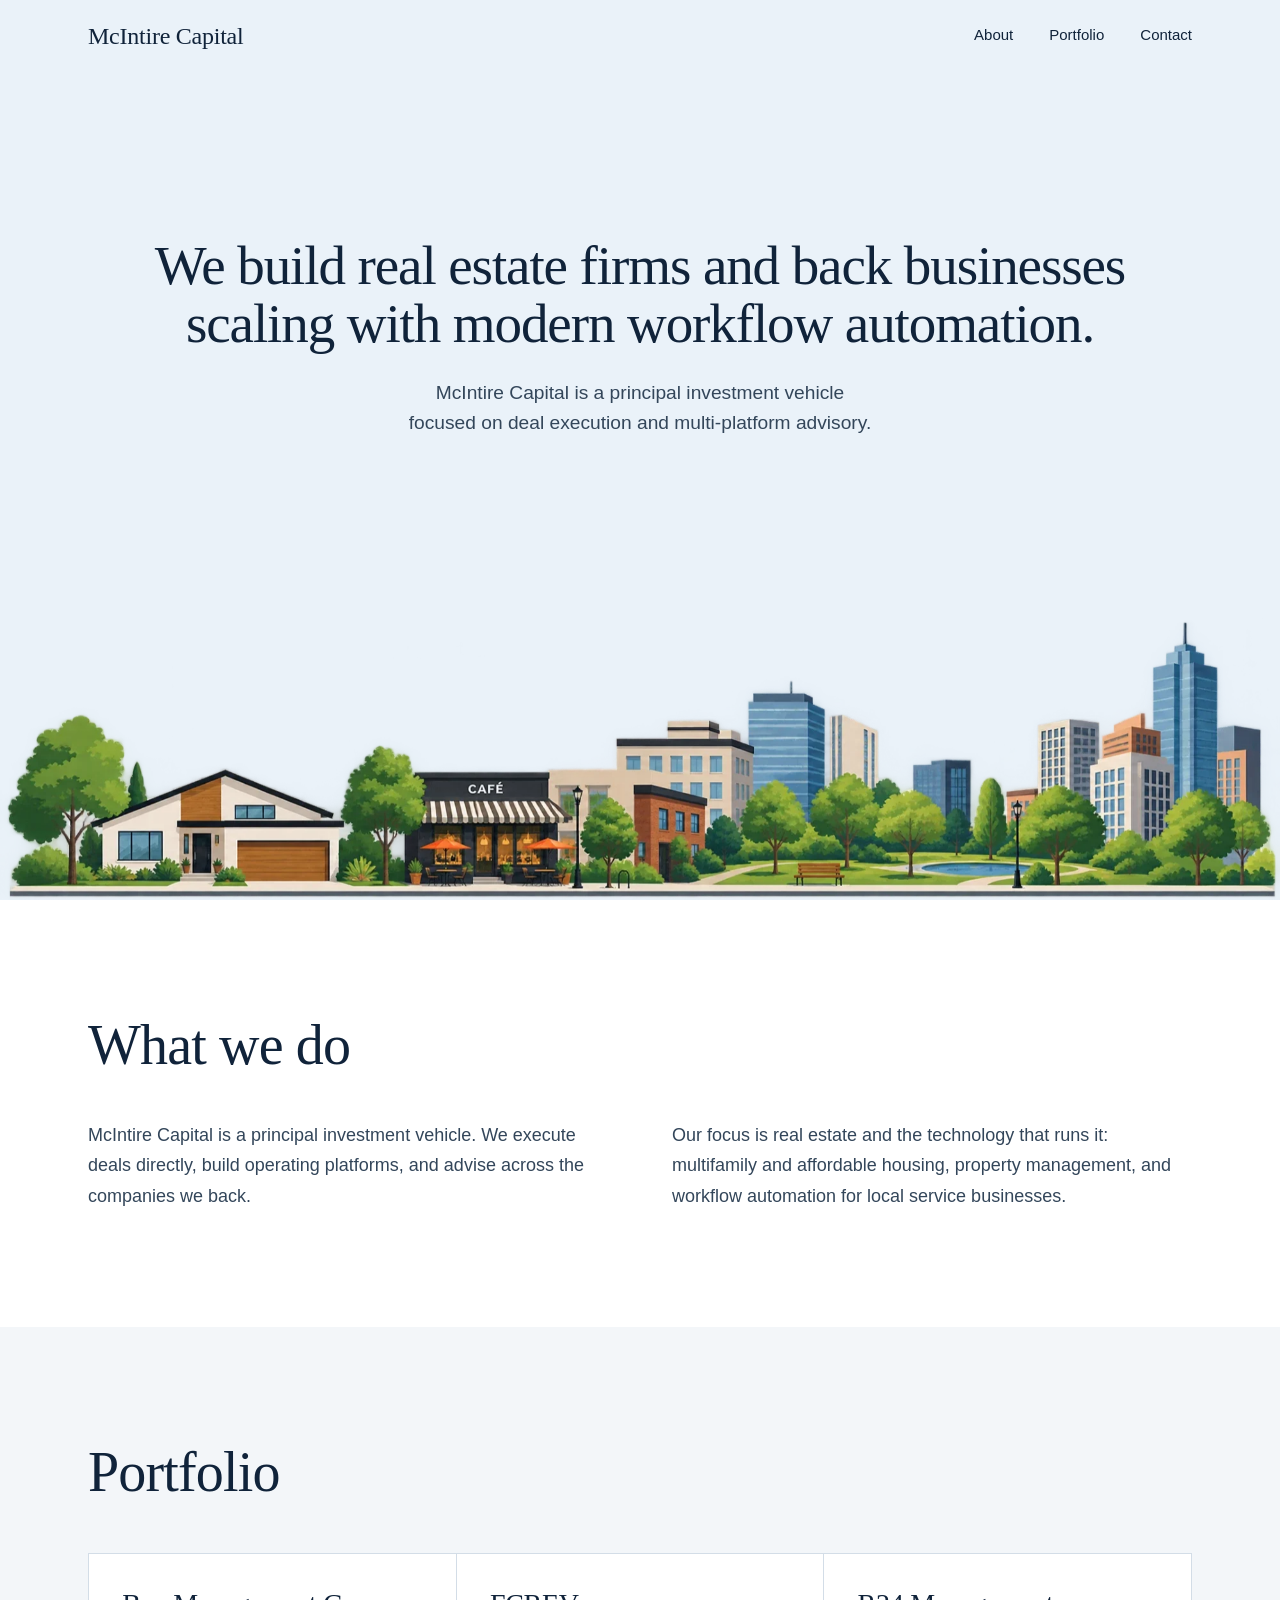
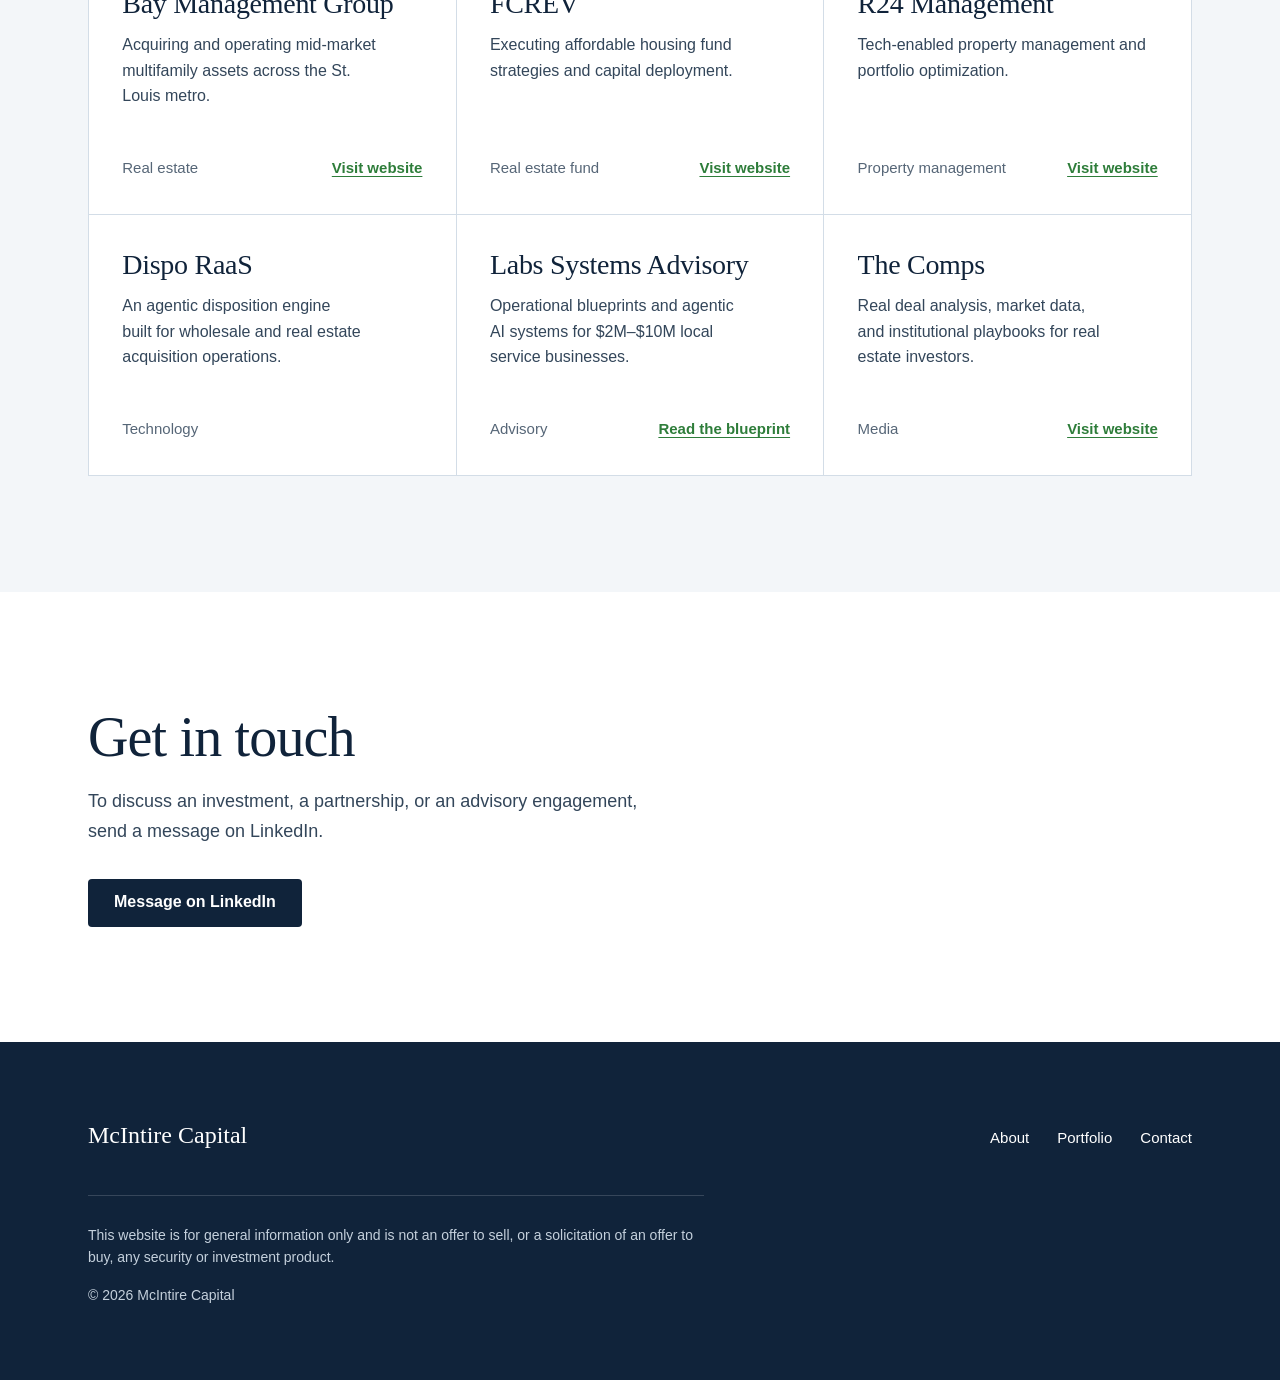
==== index.html @ 90ae1050 "Initial site: McIntire Capital Static HTML/CSS/JS, self-hosted fonts, no build step.  Co-Authored-By" ====
<!doctype html>
<html lang="en">
<head>
  <meta charset="utf-8">
  <meta name="viewport" content="width=device-width, initial-scale=1">
  <title>McIntire Capital</title>
  <meta name="description" content="McIntire Capital is a principal investment vehicle building real estate firms and backing businesses scaling with modern workflow automation.">
  <meta name="theme-color" content="#eaf2f9">
  <link rel="canonical" href="https://mcintirecapital.com/">
  <link rel="icon" href="favicon.svg" type="image/svg+xml">

  <meta property="og:type" content="website">
  <meta property="og:title" content="McIntire Capital">
  <meta property="og:description" content="We build real estate firms and back businesses scaling with modern workflow automation.">
  <meta property="og:url" content="https://mcintirecapital.com/">
  <meta name="twitter:card" content="summary">

  <script>
    // Refreshing should always land on the top of the page, never on a section.
    if ("scrollRestoration" in history) history.scrollRestoration = "manual";
    if (location.hash) history.replaceState(null, "", location.pathname + location.search);
  </script>

  <link rel="preload" href="assets/fonts/newsreader-latin-wght-normal.woff2" as="font" type="font/woff2" crossorigin>
  <link rel="preload" href="assets/fonts/hanken-grotesk-latin-wght-normal.woff2" as="font" type="font/woff2" crossorigin>
  <link rel="stylesheet" href="assets/styles.css">

  <script type="application/ld+json">
  {
    "@context": "https://schema.org",
    "@type": "Organization",
    "name": "McIntire Capital",
    "url": "https://mcintirecapital.com/"
  }
  </script>
</head>
<body>

<a class="skip" href="#main">Skip to content</a>

<header class="bar" id="top">
  <div class="wrap bar-in">
    <a class="brand" href="#top" translate="no">McIntire&nbsp;Capital</a>
    <nav class="bar-nav" aria-label="Primary">
      <a class="bar-about" href="#about">About</a>
      <a href="#portfolio">Portfolio</a>
      <a href="#contact">Contact</a>
    </nav>
  </div>
</header>

<main id="main">

  <!-- First screen: headline on top, skyline pinned to the bottom -->
  <section class="hero" aria-label="Introduction">
    <div class="hero-copy">
      <h1 data-in style="--i:0">We build real estate firms and back businesses scaling with modern workflow automation.</h1>
      <p class="hero-sub" data-in style="--i:1">McIntire&nbsp;Capital is a principal investment vehicle focused on deal execution and multi-platform advisory.</p>
    </div>
    <img class="city" data-rise
         src="assets/img/city-2000.webp"
         srcset="assets/img/city-1000.webp 1000w, assets/img/city-2000.webp 2000w"
         sizes="100vw" width="2000" height="440" alt="" fetchpriority="high">
  </section>

  <section class="about" id="about" aria-labelledby="about-t">
    <div class="wrap">
      <h2 id="about-t">What we do</h2>
      <div class="about-cols">
        <p>McIntire&nbsp;Capital is a principal investment vehicle. We execute deals directly, build operating platforms, and advise across the companies we back.</p>
        <p>Our focus is real estate and the technology that runs it: multifamily and affordable housing, property management, and workflow automation for local service businesses.</p>
      </div>
    </div>
  </section>

  <section class="portfolio" id="portfolio" aria-labelledby="portfolio-t">
    <div class="wrap">
      <h2 id="portfolio-t">Portfolio</h2>

      <ul class="grid">
        <li class="cell">
          <h3 translate="no">Bay Management Group</h3>
          <p>Acquiring and operating mid-market multifamily assets across the St. Louis metro.</p>
          <div class="cell-foot">
            <span class="tag">Real estate</span>
            <a class="cell-link" href="https://baymg.com" target="_blank" rel="noopener">Visit website<span class="sr"> for Bay Management Group (opens in a new tab)</span></a>
          </div>
        </li>

        <li class="cell">
          <h3 translate="no">FCREV</h3>
          <p>Executing affordable housing fund strategies and capital deployment.</p>
          <div class="cell-foot">
            <span class="tag">Real estate fund</span>
            <a class="cell-link" href="https://fcrev.com" target="_blank" rel="noopener">Visit website<span class="sr"> for FCREV (opens in a new tab)</span></a>
          </div>
        </li>

        <li class="cell">
          <h3 translate="no">R24 Management</h3>
          <p>Tech-enabled property management and portfolio optimization.</p>
          <div class="cell-foot">
            <span class="tag">Property management</span>
            <a class="cell-link" href="https://r24management.com" target="_blank" rel="noopener">Visit website<span class="sr"> for R24 Management (opens in a new tab)</span></a>
          </div>
        </li>

        <li class="cell">
          <!-- TODO: "Dispo RaaS" is a working name. Update it, and link it once it has a domain. -->
          <h3 translate="no">Dispo RaaS</h3>
          <p>An agentic disposition engine built for wholesale and real estate acquisition operations.</p>
          <div class="cell-foot">
            <span class="tag">Technology</span>
          </div>
        </li>

        <li class="cell">
          <h3 translate="no">Labs Systems Advisory</h3>
          <p>Operational blueprints and agentic AI systems for $2M&ndash;$10M local service businesses.</p>
          <div class="cell-foot">
            <span class="tag">Advisory</span>
            <a class="cell-link" href="https://app.notion.com/p/The-Agentic-Operating-System-3df0aec2d38180eab57ad30764969fb4" target="_blank" rel="noopener">Read the blueprint<span class="sr"> for Labs Systems Advisory (opens in a new tab)</span></a>
          </div>
        </li>

        <li class="cell">
          <h3 translate="no">The Comps</h3>
          <p>Real deal analysis, market data, and institutional playbooks for real estate investors.</p>
          <div class="cell-foot">
            <span class="tag">Media</span>
            <a class="cell-link" href="https://thecomps.co" target="_blank" rel="noopener">Visit website<span class="sr"> for The Comps (opens in a new tab)</span></a>
          </div>
        </li>
      </ul>
    </div>
  </section>

  <section class="contact" id="contact" aria-labelledby="contact-t">
    <div class="wrap">
      <h2 id="contact-t">Get in touch</h2>
      <p>To discuss an investment, a partnership, or an advisory engagement, send a message on LinkedIn.</p>
      <a class="btn" href="https://www.linkedin.com/in/maccobb/" target="_blank" rel="noopener">Message on LinkedIn<span class="sr"> (opens in a new tab)</span></a>
    </div>
  </section>

</main>

<footer class="foot">
  <div class="wrap foot-in">
    <div class="foot-top">
      <p class="foot-brand" translate="no">McIntire&nbsp;Capital</p>
      <nav class="foot-nav" aria-label="Footer">
        <a href="#about">About</a>
        <a href="#portfolio">Portfolio</a>
        <a href="#contact">Contact</a>
      </nav>
    </div>
    <p class="foot-legal">This website is for general information only and is not an offer to sell, or a solicitation of an offer to buy, any security or investment product.</p>
    <p class="foot-copy">&copy; 2026 McIntire&nbsp;Capital</p>
  </div>
</footer>

<script src="assets/main.js" defer></script>
</body>
</html>
---- assets/styles.css ----
/* ------------------------------------------------------------------
   McIntire Capital
   One memorable element: the skyline pinned to the bottom of the
   first screen. Everything else is quiet: a pale sky, navy type,
   hairline-divided cells. Green (from the trees in the illustration)
   is used only for interactive states.
   ------------------------------------------------------------------ */

@font-face {
  font-family: "Newsreader";
  src: url("fonts/newsreader-latin-wght-normal.woff2") format("woff2");
  font-weight: 200 800;
  font-style: normal;
  font-display: swap;
}

@font-face {
  font-family: "Hanken Grotesk";
  src: url("fonts/hanken-grotesk-latin-wght-normal.woff2") format("woff2");
  font-weight: 100 900;
  font-style: normal;
  font-display: swap;
}

:root {
  --navy: #10233a;
  --text: #33465a;
  --muted: #566677;
  --sky: #eaf2f9;
  --mist: #f3f6f9;
  --line: #d3dde7;
  --green: #2e7d3a;
  --white: #fff;

  --serif: "Newsreader", "Iowan Old Style", Georgia, serif;
  --sans: "Hanken Grotesk", "Helvetica Neue", Arial, sans-serif;

  --bar: 72px;
  --pad: clamp(20px, 5vw, 48px);
  --ease-out: cubic-bezier(0.23, 1, 0.32, 1);
}

*,
*::before,
*::after { box-sizing: border-box; }

html {
  color-scheme: light;
  -webkit-text-size-adjust: 100%;
  text-size-adjust: 100%;
  scroll-padding-top: var(--bar);
}

@media (prefers-reduced-motion: no-preference) {
  html { scroll-behavior: smooth; }
}

body {
  margin: 0;
  background: var(--white);
  color: var(--text);
  font-family: var(--sans);
  font-size: 1.0625rem;
  line-height: 1.65;
  -webkit-font-smoothing: antialiased;
  -moz-osx-font-smoothing: grayscale;
  text-rendering: optimizeLegibility;
}

h1, h2, h3, p, ul { margin: 0; padding: 0; }
ul { list-style: none; }
p { text-wrap: pretty; }

a { color: inherit; }

/* No double-tap zoom delay on links and buttons; tap highlight matches the accent */
a,
.btn {
  touch-action: manipulation;
  -webkit-tap-highlight-color: rgb(46 125 58 / 0.18);
}
img { display: block; max-width: 100%; }

::selection { background: color-mix(in srgb, var(--green) 25%, transparent); }

:focus-visible {
  outline: 2px solid var(--green);
  outline-offset: 3px;
  border-radius: 2px;
}

.sr {
  position: absolute;
  width: 1px; height: 1px;
  margin: -1px; padding: 0;
  overflow: hidden;
  clip: rect(0 0 0 0);
  white-space: nowrap;
  border: 0;
}

.skip {
  position: fixed;
  left: var(--pad);
  top: 12px;
  z-index: 100;
  padding: 10px 14px;
  background: var(--navy);
  color: var(--white);
  font-size: 0.9375rem;
  text-decoration: none;
  border-radius: 4px;
  transform: translateY(-200%);
}
.skip:focus { transform: none; }

.wrap {
  width: 100%;
  max-width: 1200px;
  margin-inline: auto;
  padding-inline: var(--pad);
}

h2 {
  font-family: var(--serif);
  font-weight: 400;
  font-size: clamp(2.25rem, 4.4vw, 3.5rem);
  line-height: 1.08;
  letter-spacing: -0.015em;
  color: var(--navy);
  text-wrap: balance;
}

/* ---------------------------------------------------------------
   Header
   --------------------------------------------------------------- */

.bar {
  position: fixed;
  inset: 0 0 auto 0;
  z-index: 50;
  height: var(--bar);
  background: transparent;
  border-bottom: 1px solid transparent;
  transition: background-color 200ms ease, border-color 200ms ease;
}

.bar-in {
  height: 100%;
  display: flex;
  align-items: center;
  justify-content: space-between;
  gap: 24px;
}

.bar[data-scrolled] {
  background: var(--white);
  border-bottom-color: var(--line);
}

.brand {
  font-family: var(--serif);
  font-size: 1.5rem;
  font-weight: 500;
  line-height: 1;
  letter-spacing: -0.01em;
  color: var(--navy);
  text-decoration: none;
  transition: opacity 150ms ease;
}

.bar-nav {
  display: flex;
  gap: clamp(18px, 3vw, 36px);
}

.bar-nav a {
  position: relative;
  padding-block: 12px;
  font-size: 0.9375rem;
  font-weight: 500;
  color: var(--navy);
  text-decoration: none;
}

.bar-nav a::after {
  content: "";
  position: absolute;
  left: 0;
  right: 0;
  bottom: 9px;
  height: 1px;
  background: currentColor;
  transform: scaleX(0);
  transform-origin: left;
  transition: transform 200ms var(--ease-out);
}

/* ---------------------------------------------------------------
   Hero: the first screen is exactly one viewport tall (at least),
   copy centred in the space above, skyline sitting on the bottom edge.
   --------------------------------------------------------------- */

.hero {
  display: flex;
  flex-direction: column;
  min-height: 100vh;
  min-height: 100svh;
  background: var(--sky);
  overflow: hidden;
}

.hero-copy {
  flex: 1;
  display: flex;
  flex-direction: column;
  align-items: center;
  justify-content: center;
  padding: calc(var(--bar) + 24px) var(--pad) 40px;
  text-align: center;
}

.hero h1 {
  max-width: 19em;
  font-family: var(--serif);
  font-size: clamp(2.125rem, 4.3vw, 4rem);
  font-weight: 400;
  line-height: 1.06;
  letter-spacing: -0.02em;
  color: var(--navy);
  text-wrap: balance;
}

.hero-sub {
  max-width: 34em;
  margin-top: 24px;
  font-size: clamp(1.0625rem, 1.5vw, 1.25rem);
  line-height: 1.55;
  color: var(--text);
  text-wrap: balance;
}

/* 2000x440 artwork: natural height is 22vw; on narrow screens it is cropped to the middle */
.city {
  width: 100%;
  height: clamp(170px, 22vw, 520px);
  object-fit: cover;
  object-position: 50% 100%;
}

/* ---------------------------------------------------------------
   About
   --------------------------------------------------------------- */

.about { padding-block: clamp(72px, 9vw, 120px); }

.about-cols {
  display: grid;
  grid-template-columns: repeat(2, minmax(0, 1fr));
  gap: 24px clamp(32px, 5vw, 64px);
  margin-top: clamp(28px, 3.5vw, 44px);
  font-size: 1.125rem;
  line-height: 1.7;
}

.about-cols p { max-width: 34em; }

/* ---------------------------------------------------------------
   Portfolio: a single hairline grid, no cards, no shadows
   --------------------------------------------------------------- */

.portfolio {
  padding-block: clamp(72px, 9vw, 120px);
  background: var(--mist);
}

.grid {
  display: grid;
  grid-template-columns: repeat(3, minmax(0, 1fr));
  gap: 1px;
  margin-top: clamp(32px, 4vw, 56px);
  background: var(--line);
  border: 1px solid var(--line);
}

.cell {
  position: relative;
  display: flex;
  flex-direction: column;
  min-height: 260px;
  padding: clamp(24px, 2.6vw, 36px);
  background: var(--white);
  transition: background-color 150ms ease;
}

.cell h3 {
  font-family: var(--serif);
  font-size: 1.75rem;
  font-weight: 500;
  line-height: 1.15;
  letter-spacing: -0.01em;
  color: var(--navy);
}

.cell p {
  max-width: 30em;
  margin-top: 12px;
  font-size: 1rem;
  line-height: 1.6;
  color: var(--text);
}

.cell-foot {
  display: flex;
  flex-wrap: wrap;
  align-items: baseline;
  justify-content: space-between;
  gap: 4px 16px;
  margin-top: auto;
  padding-top: 28px;
  font-size: 0.9375rem;
}

.tag { color: var(--muted); }

/* The whole cell is the click target; the visible link stays the accessible name */
.cell-link {
  font-weight: 600;
  color: var(--green);
  text-decoration: underline;
  text-decoration-thickness: 1px;
  text-underline-offset: 3px;
}

.cell-link::after {
  content: "";
  position: absolute;
  inset: 0;
}

.cell-link:focus-visible { outline-offset: 0; }
.cell:has(.cell-link:focus-visible) { outline: 2px solid var(--green); outline-offset: -2px; }

/* ---------------------------------------------------------------
   Contact
   --------------------------------------------------------------- */

.contact { padding-block: clamp(72px, 9vw, 120px); }

.contact p {
  max-width: 32em;
  margin-top: 20px;
  font-size: 1.125rem;
}

.btn {
  display: inline-flex;
  align-items: center;
  min-height: 48px;
  margin-top: 32px;
  padding: 0 26px;
  background: var(--navy);
  color: var(--white);
  font-size: 1rem;
  font-weight: 600;
  text-decoration: none;
  border-radius: 4px;
  transition: background-color 160ms ease, transform 160ms var(--ease-out);
}

.btn:active { transform: scale(0.97); }

/* ---------------------------------------------------------------
   Footer
   --------------------------------------------------------------- */

.foot {
  padding-block: clamp(48px, 6vw, 72px);
  background: var(--navy);
  color: #c4d0dc;
}

.foot-top {
  display: flex;
  flex-wrap: wrap;
  align-items: baseline;
  justify-content: space-between;
  gap: 16px 32px;
}

.foot-brand {
  font-family: var(--serif);
  font-size: 1.5rem;
  font-weight: 500;
  color: var(--white);
}

.foot-nav { display: flex; gap: 28px; }

.foot-nav a {
  padding-block: 12px;
  font-size: 0.9375rem;
  color: var(--white);
  text-decoration: none;
}

.foot-legal {
  max-width: 44em;
  margin-top: 32px;
  padding-top: 28px;
  border-top: 1px solid rgb(255 255 255 / 0.16);
  font-size: 0.875rem;
  line-height: 1.6;
}

.foot-copy { margin-top: 16px; font-size: 0.875rem; }

.foot :focus-visible { outline-color: var(--white); }

/* ---------------------------------------------------------------
   Motion: one entrance on load, then hover only where hover exists
   --------------------------------------------------------------- */

@media (prefers-reduced-motion: no-preference) {
  [data-in] {
    animation: rise 640ms var(--ease-out) both;
    animation-delay: calc(var(--i, 0) * 80ms + 60ms);
  }

  [data-rise] {
    animation: lift 900ms var(--ease-out) 200ms both;
  }

  @keyframes rise {
    from { opacity: 0; transform: translateY(10px); }
  }

  @keyframes lift {
    from { opacity: 0; transform: translateY(28px); }
  }
}

@media (hover: hover) and (pointer: fine) {
  .bar-nav a:hover::after { transform: scaleX(1); }
  .brand:hover { opacity: 0.75; }
  .cell:has(.cell-link):hover { background: #fafcfd; }
  .cell-link:hover { color: var(--navy); }
  .btn:hover { background: #1b3a5c; }
  .foot-nav a:hover { text-decoration: underline; text-underline-offset: 4px; }
}

/* ---------------------------------------------------------------
   Smaller screens
   --------------------------------------------------------------- */

@media (max-width: 62rem) {
  .grid { grid-template-columns: repeat(2, minmax(0, 1fr)); }
}

@media (max-width: 42rem) {
  .about-cols { grid-template-columns: 1fr; }
  .grid { grid-template-columns: 1fr; }
  .cell { min-height: 0; }
  .brand { font-size: 1.3125rem; }
}

@media (max-width: 30rem) {
  .bar-about { display: none; }
}
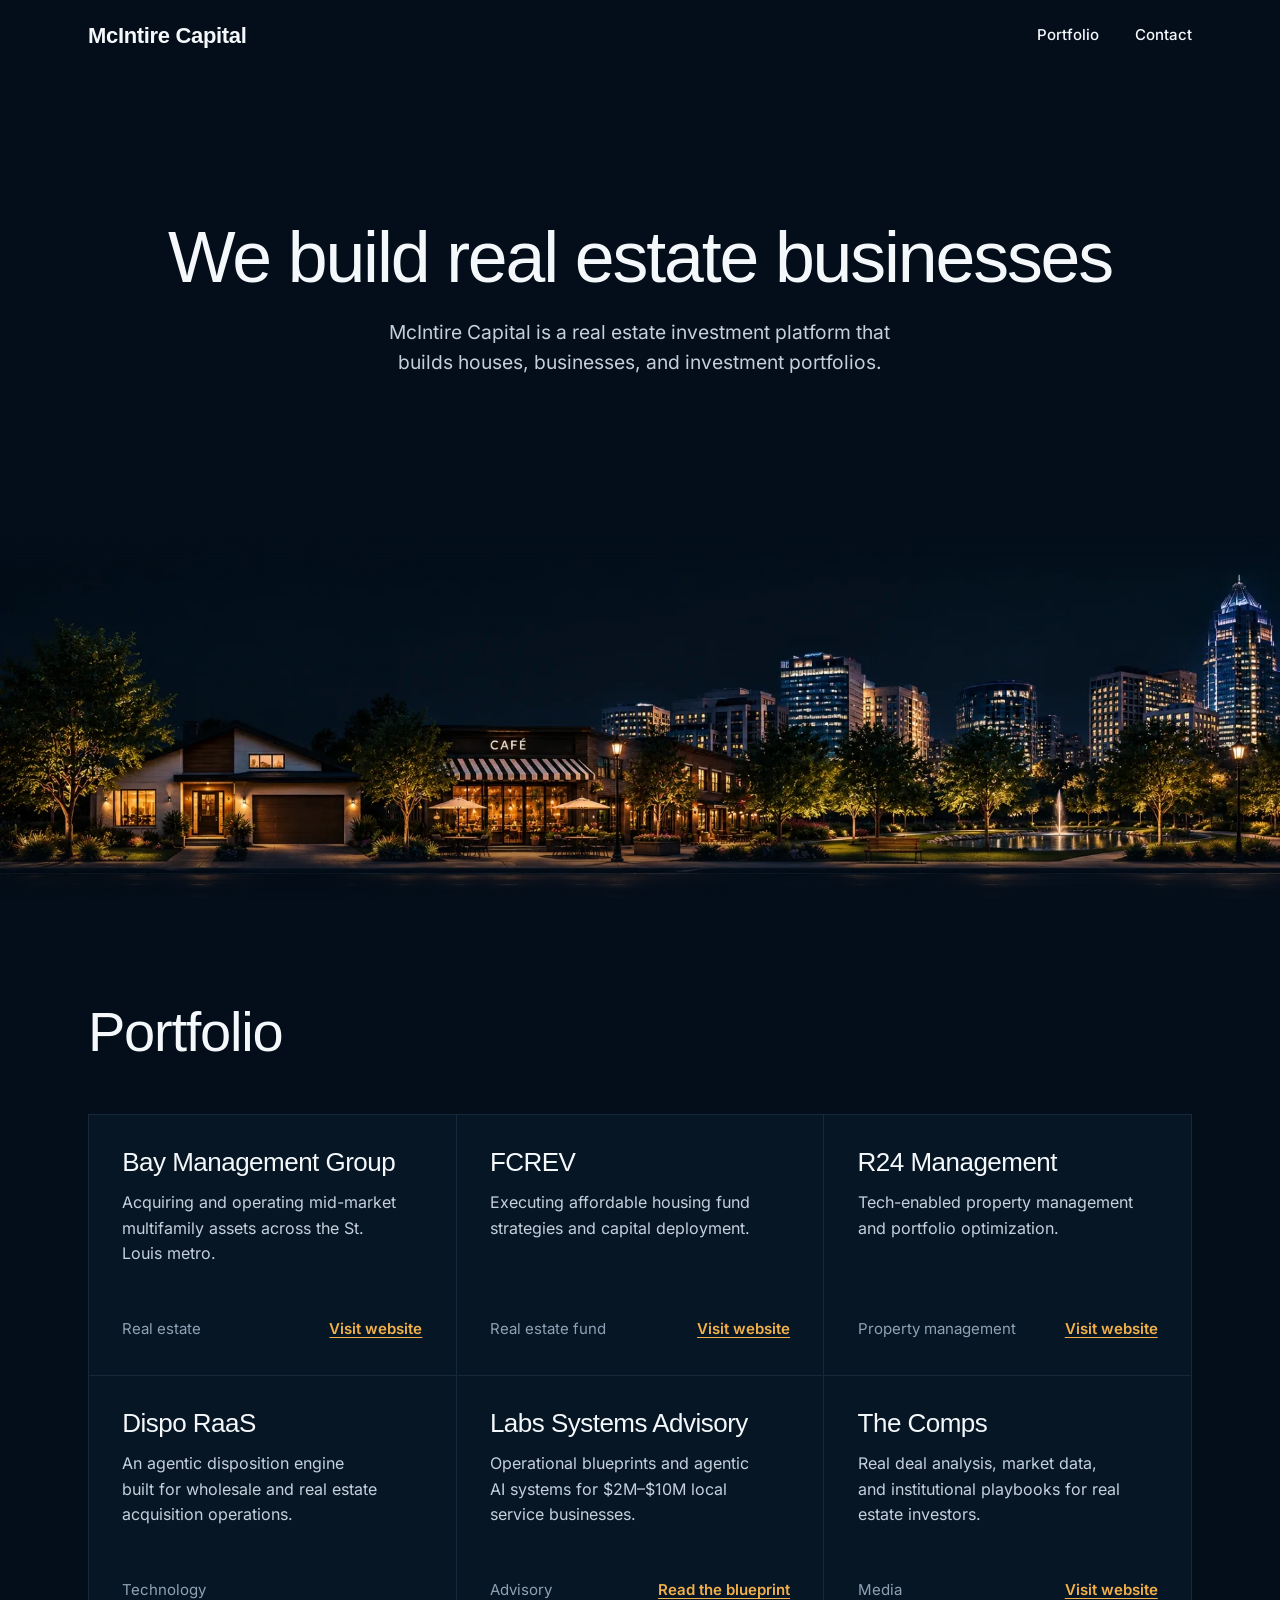
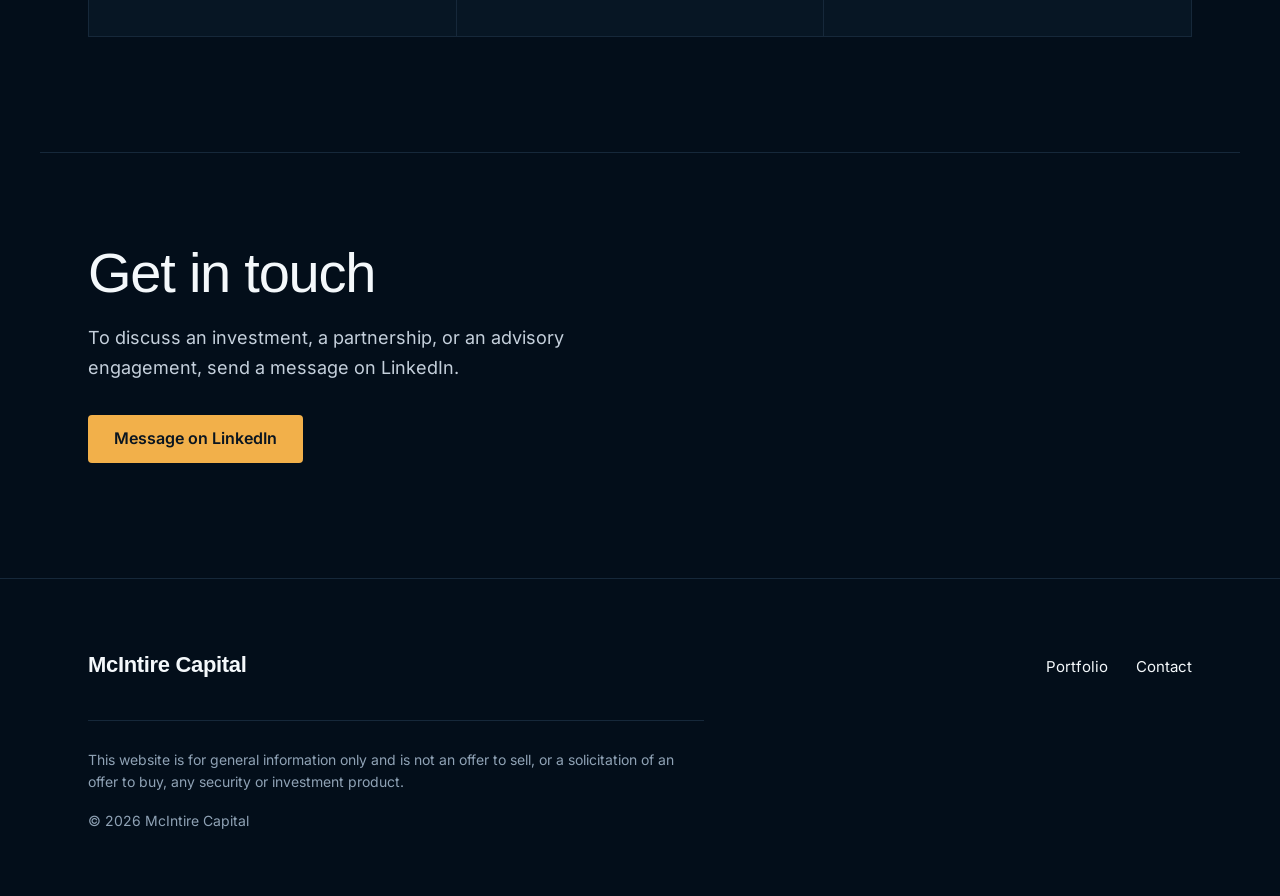
==== commit 1e810429: "Dark version: night skyline blended into the page, Parker89-style type Hero copy updated, What we do" ====
--- a/index.html
+++ b/index.html
@@ -4,14 +4,15 @@
   <meta charset="utf-8">
   <meta name="viewport" content="width=device-width, initial-scale=1">
   <title>McIntire Capital</title>
-  <meta name="description" content="McIntire Capital is a principal investment vehicle building real estate firms and backing businesses scaling with modern workflow automation.">
-  <meta name="theme-color" content="#eaf2f9">
+  <meta name="description" content="McIntire Capital is a real estate investment platform that builds houses, businesses, and investment portfolios.">
+  <meta name="theme-color" content="#030e1a">
+  <meta name="color-scheme" content="dark">
   <link rel="canonical" href="https://mcintirecapital.com/">
   <link rel="icon" href="favicon.svg" type="image/svg+xml">
 
   <meta property="og:type" content="website">
   <meta property="og:title" content="McIntire Capital">
-  <meta property="og:description" content="We build real estate firms and back businesses scaling with modern workflow automation.">
+  <meta property="og:description" content="McIntire Capital is a real estate investment platform that builds houses, businesses, and investment portfolios.">
   <meta property="og:url" content="https://mcintirecapital.com/">
   <meta name="twitter:card" content="summary">
 
@@ -21,8 +22,8 @@
     if (location.hash) history.replaceState(null, "", location.pathname + location.search);
   </script>
 
-  <link rel="preload" href="assets/fonts/newsreader-latin-wght-normal.woff2" as="font" type="font/woff2" crossorigin>
   <link rel="preload" href="assets/fonts/hanken-grotesk-latin-wght-normal.woff2" as="font" type="font/woff2" crossorigin>
+  <link rel="preload" href="assets/fonts/inter-latin-wght-normal.woff2" as="font" type="font/woff2" crossorigin>
   <link rel="stylesheet" href="assets/styles.css">
 
   <script type="application/ld+json">
@@ -42,7 +43,6 @@
   <div class="wrap bar-in">
     <a class="brand" href="#top" translate="no">McIntire&nbsp;Capital</a>
     <nav class="bar-nav" aria-label="Primary">
-      <a class="bar-about" href="#about">About</a>
       <a href="#portfolio">Portfolio</a>
       <a href="#contact">Contact</a>
     </nav>
@@ -51,26 +51,16 @@
 
 <main id="main">
 
-  <!-- First screen: headline on top, skyline pinned to the bottom -->
+  <!-- First screen: headline on top, night skyline blended into the page along the bottom -->
   <section class="hero" aria-label="Introduction">
     <div class="hero-copy">
-      <h1 data-in style="--i:0">We build real estate firms and back businesses scaling with modern workflow automation.</h1>
-      <p class="hero-sub" data-in style="--i:1">McIntire&nbsp;Capital is a principal investment vehicle focused on deal execution and multi-platform advisory.</p>
+      <h1 data-in style="--i:0">We build real estate businesses</h1>
+      <p class="hero-sub" data-in style="--i:1">McIntire&nbsp;Capital is a real estate investment platform that builds houses, businesses, and investment portfolios.</p>
     </div>
     <img class="city" data-rise
-         src="assets/img/city-2000.webp"
-         srcset="assets/img/city-1000.webp 1000w, assets/img/city-2000.webp 2000w"
-         sizes="100vw" width="2000" height="440" alt="" fetchpriority="high">
-  </section>
-
-  <section class="about" id="about" aria-labelledby="about-t">
-    <div class="wrap">
-      <h2 id="about-t">What we do</h2>
-      <div class="about-cols">
-        <p>McIntire&nbsp;Capital is a principal investment vehicle. We execute deals directly, build operating platforms, and advise across the companies we back.</p>
-        <p>Our focus is real estate and the technology that runs it: multifamily and affordable housing, property management, and workflow automation for local service businesses.</p>
-      </div>
-    </div>
+         src="assets/img/night-2000.webp"
+         srcset="assets/img/night-1000.webp 1000w, assets/img/night-2000.webp 2000w"
+         sizes="100vw" width="2000" height="573" alt="" fetchpriority="high">
   </section>
 
   <section class="portfolio" id="portfolio" aria-labelledby="portfolio-t">
@@ -150,7 +140,6 @@
     <div class="foot-top">
       <p class="foot-brand" translate="no">McIntire&nbsp;Capital</p>
       <nav class="foot-nav" aria-label="Footer">
-        <a href="#about">About</a>
         <a href="#portfolio">Portfolio</a>
         <a href="#contact">Contact</a>
       </nav>
--- a/assets/styles.css
+++ b/assets/styles.css
@@ -1,18 +1,15 @@
 /* ------------------------------------------------------------------
-   McIntire Capital
-   One memorable element: the skyline pinned to the bottom of the
-   first screen. Everything else is quiet: a pale sky, navy type,
-   hairline-divided cells. Green (from the trees in the illustration)
-   is used only for interactive states.
+   McIntire Capital, dark
+
+   The page colour is sampled from the photo's sky (#030e1a), and the
+   photo's top and bottom edges fade into it, so the skyline sits in
+   the page instead of on it. Warm amber, taken from the lit windows
+   in the photo, is used only for interactive states.
+
+   Type follows Parker89's structure: a light geometric grotesk for
+   headings (Hanken Grotesk, standing in for the licensed Neue Plak)
+   over Inter for body text.
    ------------------------------------------------------------------ */
-
-@font-face {
-  font-family: "Newsreader";
-  src: url("fonts/newsreader-latin-wght-normal.woff2") format("woff2");
-  font-weight: 200 800;
-  font-style: normal;
-  font-display: swap;
-}
 
 @font-face {
   font-family: "Hanken Grotesk";
@@ -22,18 +19,28 @@
   font-display: swap;
 }
 
+@font-face {
+  font-family: "Inter";
+  src: url("fonts/inter-latin-wght-normal.woff2") format("woff2");
+  font-weight: 100 900;
+  font-style: normal;
+  font-display: swap;
+}
+
 :root {
-  --navy: #10233a;
-  --text: #33465a;
-  --muted: #566677;
-  --sky: #eaf2f9;
-  --mist: #f3f6f9;
-  --line: #d3dde7;
-  --green: #2e7d3a;
-  --white: #fff;
-
-  --serif: "Newsreader", "Iowan Old Style", Georgia, serif;
-  --sans: "Hanken Grotesk", "Helvetica Neue", Arial, sans-serif;
+  --bg: #030e1a;
+  --panel: #071624;
+  --panel-hover: #0a1c2d;
+  --line: #16283a;
+  --white: #f4f8fb;
+  --text: #c5d0dc;
+  --muted: #8fa2b5;
+  --amber: #f2b04a;
+  --amber-hover: #f7c374;
+  --on-amber: #0a1520;
+
+  --display: "Hanken Grotesk", "Helvetica Neue", Arial, sans-serif;
+  --sans: "Inter", "Helvetica Neue", Arial, sans-serif;
 
   --bar: 72px;
   --pad: clamp(20px, 5vw, 48px);
@@ -45,10 +52,11 @@
 *::after { box-sizing: border-box; }
 
 html {
-  color-scheme: light;
+  color-scheme: dark;
   -webkit-text-size-adjust: 100%;
   text-size-adjust: 100%;
   scroll-padding-top: var(--bar);
+  background: var(--bg);
 }
 
 @media (prefers-reduced-motion: no-preference) {
@@ -57,7 +65,7 @@
 
 body {
   margin: 0;
-  background: var(--white);
+  background: var(--bg);
   color: var(--text);
   font-family: var(--sans);
   font-size: 1.0625rem;
@@ -77,14 +85,15 @@
 a,
 .btn {
   touch-action: manipulation;
-  -webkit-tap-highlight-color: rgb(46 125 58 / 0.18);
-}
+  -webkit-tap-highlight-color: rgb(242 176 74 / 0.2);
+}
+
 img { display: block; max-width: 100%; }
 
-::selection { background: color-mix(in srgb, var(--green) 25%, transparent); }
+::selection { background: rgb(242 176 74 / 0.35); color: var(--white); }
 
 :focus-visible {
-  outline: 2px solid var(--green);
+  outline: 2px solid var(--amber);
   outline-offset: 3px;
   border-radius: 2px;
 }
@@ -105,9 +114,10 @@
   top: 12px;
   z-index: 100;
   padding: 10px 14px;
-  background: var(--navy);
-  color: var(--white);
+  background: var(--amber);
+  color: var(--on-amber);
   font-size: 0.9375rem;
+  font-weight: 600;
   text-decoration: none;
   border-radius: 4px;
   transform: translateY(-200%);
@@ -122,12 +132,12 @@
 }
 
 h2 {
-  font-family: var(--serif);
+  font-family: var(--display);
   font-weight: 400;
   font-size: clamp(2.25rem, 4.4vw, 3.5rem);
   line-height: 1.08;
-  letter-spacing: -0.015em;
-  color: var(--navy);
+  letter-spacing: -0.022em;
+  color: var(--white);
   text-wrap: balance;
 }
 
@@ -154,24 +164,24 @@
 }
 
 .bar[data-scrolled] {
-  background: var(--white);
+  background: var(--bg);
   border-bottom-color: var(--line);
 }
 
 .brand {
-  font-family: var(--serif);
-  font-size: 1.5rem;
-  font-weight: 500;
+  font-family: var(--display);
+  font-size: 1.375rem;
+  font-weight: 600;
   line-height: 1;
-  letter-spacing: -0.01em;
-  color: var(--navy);
+  letter-spacing: -0.015em;
+  color: var(--white);
   text-decoration: none;
   transition: opacity 150ms ease;
 }
 
 .bar-nav {
   display: flex;
-  gap: clamp(18px, 3vw, 36px);
+  gap: clamp(20px, 3vw, 36px);
 }
 
 .bar-nav a {
@@ -179,7 +189,7 @@
   padding-block: 12px;
   font-size: 0.9375rem;
   font-weight: 500;
-  color: var(--navy);
+  color: var(--white);
   text-decoration: none;
 }
 
@@ -190,15 +200,16 @@
   right: 0;
   bottom: 9px;
   height: 1px;
-  background: currentColor;
+  background: var(--amber);
   transform: scaleX(0);
   transform-origin: left;
   transition: transform 200ms var(--ease-out);
 }
 
 /* ---------------------------------------------------------------
-   Hero: the first screen is exactly one viewport tall (at least),
-   copy centred in the space above, skyline sitting on the bottom edge.
+   Hero: at least one viewport tall. Copy is centred in the space
+   above; the photo sits on the bottom edge and fades into the page
+   colour at its top and bottom, so there is no visible seam.
    --------------------------------------------------------------- */
 
 .hero {
@@ -206,7 +217,7 @@
   flex-direction: column;
   min-height: 100vh;
   min-height: 100svh;
-  background: var(--sky);
+  background: var(--bg);
   overflow: hidden;
 }
 
@@ -216,63 +227,45 @@
   flex-direction: column;
   align-items: center;
   justify-content: center;
-  padding: calc(var(--bar) + 24px) var(--pad) 40px;
+  padding: calc(var(--bar) + 16px) var(--pad) 24px;
   text-align: center;
 }
 
 .hero h1 {
-  max-width: 19em;
-  font-family: var(--serif);
-  font-size: clamp(2.125rem, 4.3vw, 4rem);
+  max-width: 14em;
+  font-family: var(--display);
+  font-size: clamp(2.25rem, 5.6vw, 5.25rem);
   font-weight: 400;
-  line-height: 1.06;
-  letter-spacing: -0.02em;
-  color: var(--navy);
+  line-height: 1.04;
+  letter-spacing: -0.03em;
+  color: var(--white);
   text-wrap: balance;
 }
 
 .hero-sub {
   max-width: 34em;
   margin-top: 24px;
-  font-size: clamp(1.0625rem, 1.5vw, 1.25rem);
+  font-size: clamp(1.0625rem, 1.5vw, 1.3125rem);
   line-height: 1.55;
   color: var(--text);
   text-wrap: balance;
 }
 
-/* 2000x440 artwork: natural height is 22vw; on narrow screens it is cropped to the middle */
+/* 2000x573 photo: natural height is 28.65vw; on narrow screens it is cropped to the middle */
 .city {
   width: 100%;
-  height: clamp(170px, 22vw, 520px);
+  height: clamp(260px, 28.65vw, 660px);
   object-fit: cover;
   object-position: 50% 100%;
-}
-
-/* ---------------------------------------------------------------
-   About
-   --------------------------------------------------------------- */
-
-.about { padding-block: clamp(72px, 9vw, 120px); }
-
-.about-cols {
-  display: grid;
-  grid-template-columns: repeat(2, minmax(0, 1fr));
-  gap: 24px clamp(32px, 5vw, 64px);
-  margin-top: clamp(28px, 3.5vw, 44px);
-  font-size: 1.125rem;
-  line-height: 1.7;
-}
-
-.about-cols p { max-width: 34em; }
-
-/* ---------------------------------------------------------------
-   Portfolio: a single hairline grid, no cards, no shadows
-   --------------------------------------------------------------- */
-
-.portfolio {
-  padding-block: clamp(72px, 9vw, 120px);
-  background: var(--mist);
-}
+  -webkit-mask-image: linear-gradient(to bottom, transparent 0, #000 13%, #000 82%, transparent 100%);
+  mask-image: linear-gradient(to bottom, transparent 0, #000 13%, #000 82%, transparent 100%);
+}
+
+/* ---------------------------------------------------------------
+   Portfolio: one hairline grid, no cards, no shadows
+   --------------------------------------------------------------- */
+
+.portfolio { padding-block: clamp(64px, 8vw, 112px) clamp(72px, 9vw, 120px); }
 
 .grid {
   display: grid;
@@ -289,17 +282,17 @@
   flex-direction: column;
   min-height: 260px;
   padding: clamp(24px, 2.6vw, 36px);
-  background: var(--white);
+  background: var(--panel);
   transition: background-color 150ms ease;
 }
 
 .cell h3 {
-  font-family: var(--serif);
-  font-size: 1.75rem;
+  font-family: var(--display);
+  font-size: 1.625rem;
   font-weight: 500;
   line-height: 1.15;
-  letter-spacing: -0.01em;
-  color: var(--navy);
+  letter-spacing: -0.02em;
+  color: var(--white);
 }
 
 .cell p {
@@ -326,7 +319,7 @@
 /* The whole cell is the click target; the visible link stays the accessible name */
 .cell-link {
   font-weight: 600;
-  color: var(--green);
+  color: var(--amber);
   text-decoration: underline;
   text-decoration-thickness: 1px;
   text-underline-offset: 3px;
@@ -339,13 +332,18 @@
 }
 
 .cell-link:focus-visible { outline-offset: 0; }
-.cell:has(.cell-link:focus-visible) { outline: 2px solid var(--green); outline-offset: -2px; }
+.cell:has(.cell-link:focus-visible) { outline: 2px solid var(--amber); outline-offset: -2px; }
 
 /* ---------------------------------------------------------------
    Contact
    --------------------------------------------------------------- */
 
-.contact { padding-block: clamp(72px, 9vw, 120px); }
+.contact { padding-block: 0 clamp(72px, 9vw, 120px); }
+
+.contact .wrap {
+  padding-top: clamp(56px, 7vw, 96px);
+  border-top: 1px solid var(--line);
+}
 
 .contact p {
   max-width: 32em;
@@ -359,8 +357,8 @@
   min-height: 48px;
   margin-top: 32px;
   padding: 0 26px;
-  background: var(--navy);
-  color: var(--white);
+  background: var(--amber);
+  color: var(--on-amber);
   font-size: 1rem;
   font-weight: 600;
   text-decoration: none;
@@ -375,9 +373,9 @@
    --------------------------------------------------------------- */
 
 .foot {
-  padding-block: clamp(48px, 6vw, 72px);
-  background: var(--navy);
-  color: #c4d0dc;
+  padding-block: clamp(40px, 5vw, 64px);
+  border-top: 1px solid var(--line);
+  color: var(--muted);
 }
 
 .foot-top {
@@ -389,9 +387,10 @@
 }
 
 .foot-brand {
-  font-family: var(--serif);
-  font-size: 1.5rem;
-  font-weight: 500;
+  font-family: var(--display);
+  font-size: 1.375rem;
+  font-weight: 600;
+  letter-spacing: -0.015em;
   color: var(--white);
 }
 
@@ -406,16 +405,14 @@
 
 .foot-legal {
   max-width: 44em;
-  margin-top: 32px;
+  margin-top: 28px;
   padding-top: 28px;
-  border-top: 1px solid rgb(255 255 255 / 0.16);
+  border-top: 1px solid var(--line);
   font-size: 0.875rem;
   line-height: 1.6;
 }
 
 .foot-copy { margin-top: 16px; font-size: 0.875rem; }
-
-.foot :focus-visible { outline-color: var(--white); }
 
 /* ---------------------------------------------------------------
    Motion: one entrance on load, then hover only where hover exists
@@ -428,7 +425,7 @@
   }
 
   [data-rise] {
-    animation: lift 900ms var(--ease-out) 200ms both;
+    animation: lift 1000ms var(--ease-out) 200ms both;
   }
 
   @keyframes rise {
@@ -436,16 +433,16 @@
   }
 
   @keyframes lift {
-    from { opacity: 0; transform: translateY(28px); }
+    from { opacity: 0; transform: translateY(24px); }
   }
 }
 
 @media (hover: hover) and (pointer: fine) {
   .bar-nav a:hover::after { transform: scaleX(1); }
   .brand:hover { opacity: 0.75; }
-  .cell:has(.cell-link):hover { background: #fafcfd; }
-  .cell-link:hover { color: var(--navy); }
-  .btn:hover { background: #1b3a5c; }
+  .cell:has(.cell-link):hover { background: var(--panel-hover); }
+  .cell-link:hover { color: var(--amber-hover); }
+  .btn:hover { background: var(--amber-hover); }
   .foot-nav a:hover { text-decoration: underline; text-underline-offset: 4px; }
 }
 
@@ -458,12 +455,7 @@
 }
 
 @media (max-width: 42rem) {
-  .about-cols { grid-template-columns: 1fr; }
   .grid { grid-template-columns: 1fr; }
   .cell { min-height: 0; }
-  .brand { font-size: 1.3125rem; }
-}
-
-@media (max-width: 30rem) {
-  .bar-about { display: none; }
-}
+  .brand { font-size: 1.25rem; }
+}
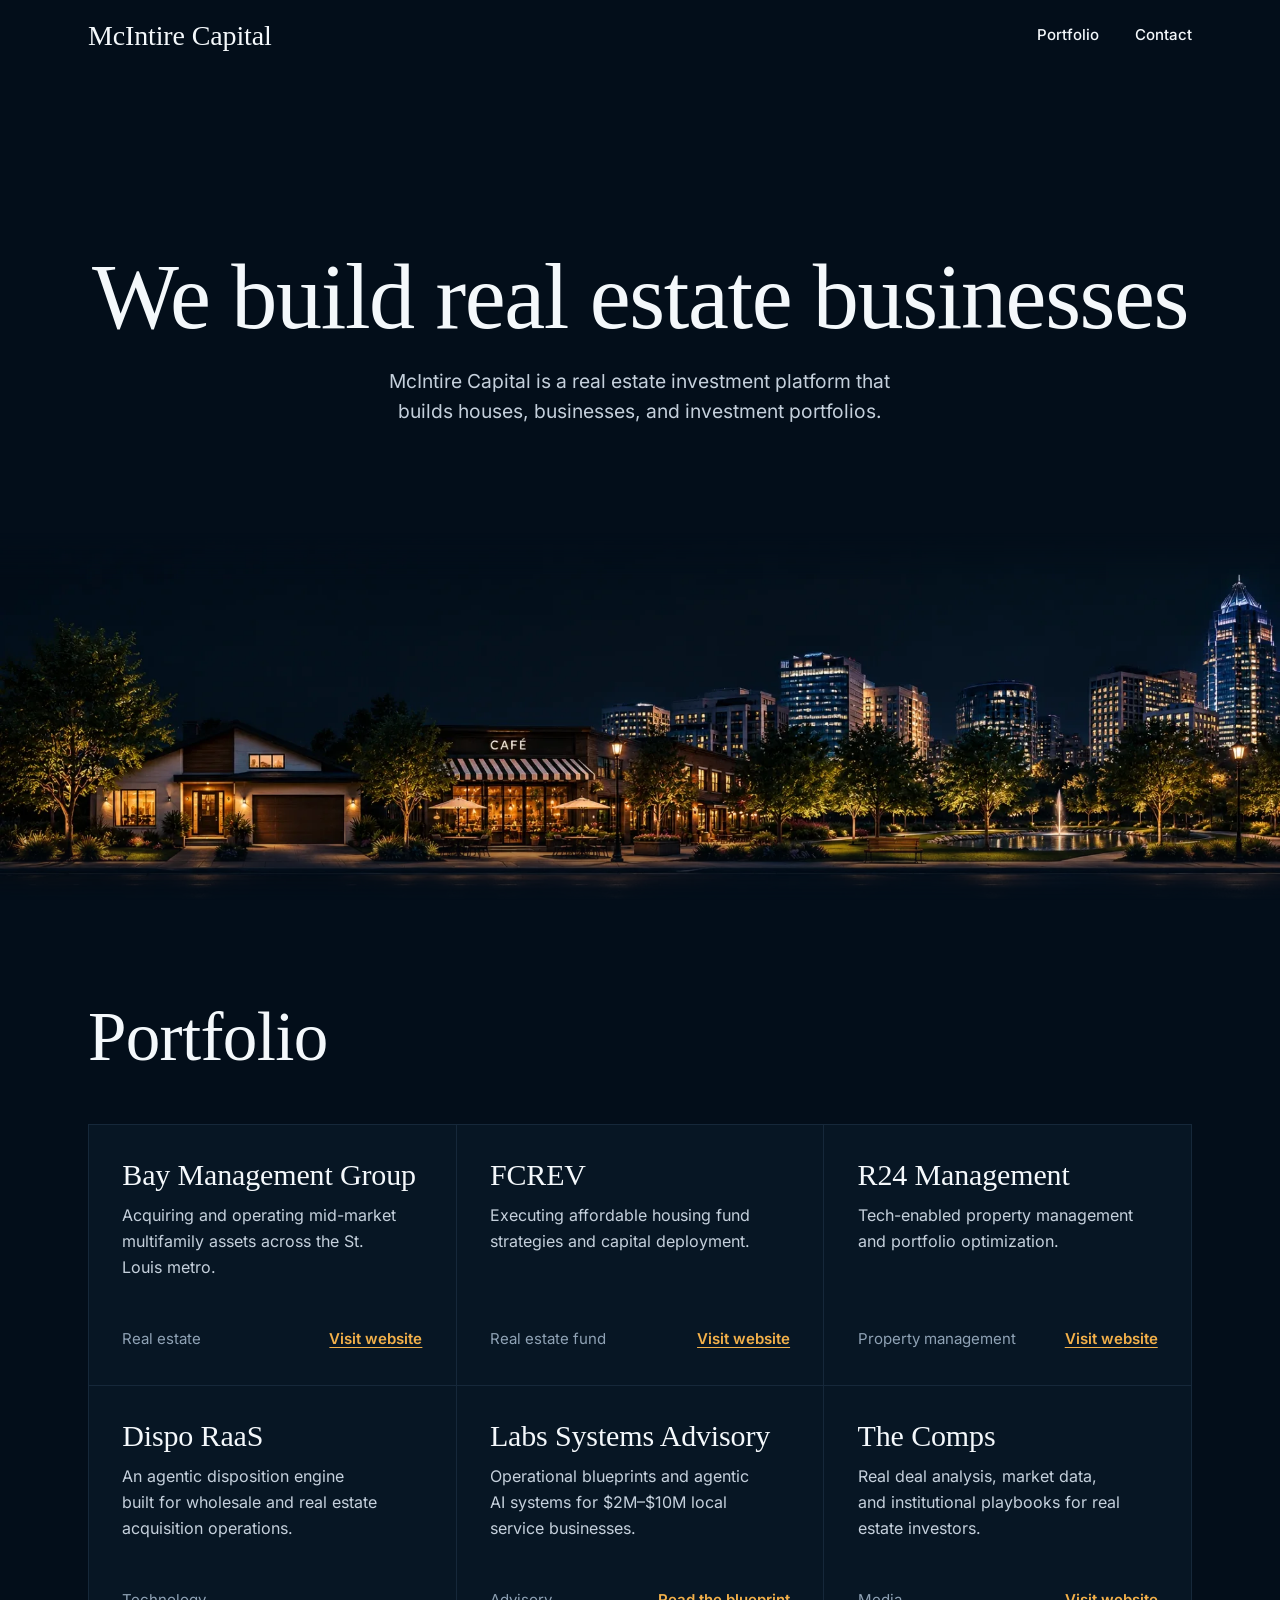
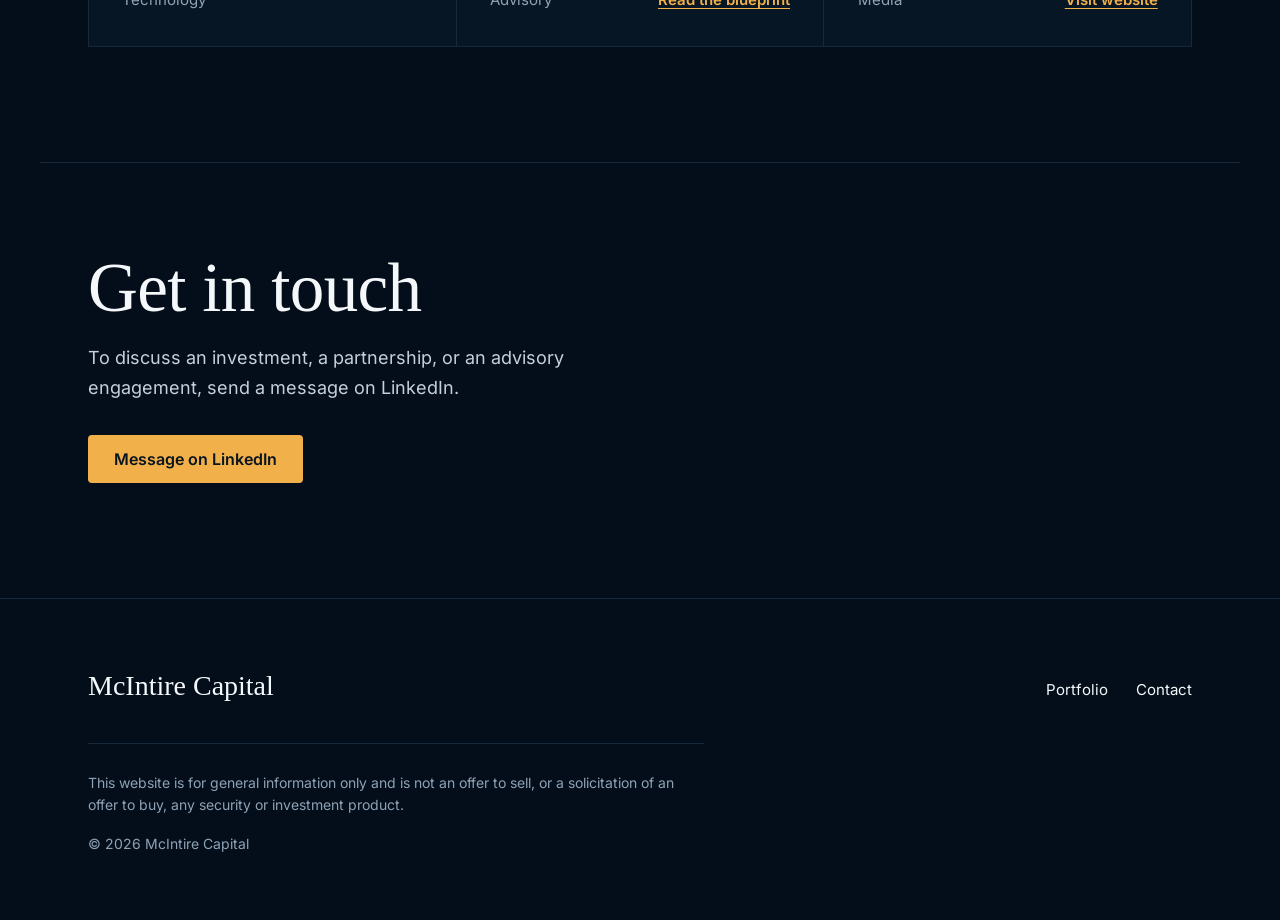
==== commit 17f6edfe: "Instrument Serif headings, more space under the nav Co-Authored-By: Claude Sonnet 5 <noreply@anthrop" ====
--- a/index.html
+++ b/index.html
@@ -22,7 +22,7 @@
     if (location.hash) history.replaceState(null, "", location.pathname + location.search);
   </script>
 
-  <link rel="preload" href="assets/fonts/hanken-grotesk-latin-wght-normal.woff2" as="font" type="font/woff2" crossorigin>
+  <link rel="preload" href="assets/fonts/instrument-serif-latin-400-normal.woff2" as="font" type="font/woff2" crossorigin>
   <link rel="preload" href="assets/fonts/inter-latin-wght-normal.woff2" as="font" type="font/woff2" crossorigin>
   <link rel="stylesheet" href="assets/styles.css">
 
--- a/assets/styles.css
+++ b/assets/styles.css
@@ -6,15 +6,15 @@
    the page instead of on it. Warm amber, taken from the lit windows
    in the photo, is used only for interactive states.
 
-   Type follows Parker89's structure: a light geometric grotesk for
-   headings (Hanken Grotesk, standing in for the licensed Neue Plak)
-   over Inter for body text.
+   Type: Instrument Serif for headings (tall, condensed, editorial) over
+   Inter for body text. Its serifs also keep the capital I in "McIntire"
+   from reading as a lowercase l.
    ------------------------------------------------------------------ */
 
 @font-face {
-  font-family: "Hanken Grotesk";
-  src: url("fonts/hanken-grotesk-latin-wght-normal.woff2") format("woff2");
-  font-weight: 100 900;
+  font-family: "Instrument Serif";
+  src: url("fonts/instrument-serif-latin-400-normal.woff2") format("woff2");
+  font-weight: 400;
   font-style: normal;
   font-display: swap;
 }
@@ -39,7 +39,7 @@
   --amber-hover: #f7c374;
   --on-amber: #0a1520;
 
-  --display: "Hanken Grotesk", "Helvetica Neue", Arial, sans-serif;
+  --display: "Instrument Serif", "Iowan Old Style", Georgia, serif;
   --sans: "Inter", "Helvetica Neue", Arial, sans-serif;
 
   --bar: 72px;
@@ -53,6 +53,7 @@
 
 html {
   color-scheme: dark;
+  font-synthesis: none;
   -webkit-text-size-adjust: 100%;
   text-size-adjust: 100%;
   scroll-padding-top: var(--bar);
@@ -134,9 +135,9 @@
 h2 {
   font-family: var(--display);
   font-weight: 400;
-  font-size: clamp(2.25rem, 4.4vw, 3.5rem);
-  line-height: 1.08;
-  letter-spacing: -0.022em;
+  font-size: clamp(2.75rem, 5.4vw, 4.5rem);
+  line-height: 1.02;
+  letter-spacing: -0.01em;
   color: var(--white);
   text-wrap: balance;
 }
@@ -170,10 +171,10 @@
 
 .brand {
   font-family: var(--display);
-  font-size: 1.375rem;
-  font-weight: 600;
+  font-size: 1.75rem;
+  font-weight: 400;
   line-height: 1;
-  letter-spacing: -0.015em;
+  letter-spacing: -0.005em;
   color: var(--white);
   text-decoration: none;
   transition: opacity 150ms ease;
@@ -227,17 +228,17 @@
   flex-direction: column;
   align-items: center;
   justify-content: center;
-  padding: calc(var(--bar) + 16px) var(--pad) 24px;
+  padding: calc(var(--bar) + clamp(40px, 10vh, 120px)) var(--pad) clamp(8px, 2vh, 24px);
   text-align: center;
 }
 
 .hero h1 {
   max-width: 14em;
   font-family: var(--display);
-  font-size: clamp(2.25rem, 5.6vw, 5.25rem);
-  font-weight: 400;
-  line-height: 1.04;
-  letter-spacing: -0.03em;
+  font-size: clamp(2.75rem, 7.2vw, 6.75rem);
+  font-weight: 400;
+  line-height: 1;
+  letter-spacing: -0.015em;
   color: var(--white);
   text-wrap: balance;
 }
@@ -288,10 +289,10 @@
 
 .cell h3 {
   font-family: var(--display);
-  font-size: 1.625rem;
-  font-weight: 500;
-  line-height: 1.15;
-  letter-spacing: -0.02em;
+  font-size: 1.875rem;
+  font-weight: 400;
+  line-height: 1.1;
+  letter-spacing: -0.005em;
   color: var(--white);
 }
 
@@ -388,9 +389,8 @@
 
 .foot-brand {
   font-family: var(--display);
-  font-size: 1.375rem;
-  font-weight: 600;
-  letter-spacing: -0.015em;
+  font-size: 1.75rem;
+  font-weight: 400;
   color: var(--white);
 }
 
@@ -457,5 +457,5 @@
 @media (max-width: 42rem) {
   .grid { grid-template-columns: 1fr; }
   .cell { min-height: 0; }
-  .brand { font-size: 1.25rem; }
-}
+  .brand { font-size: 1.5rem; }
+}
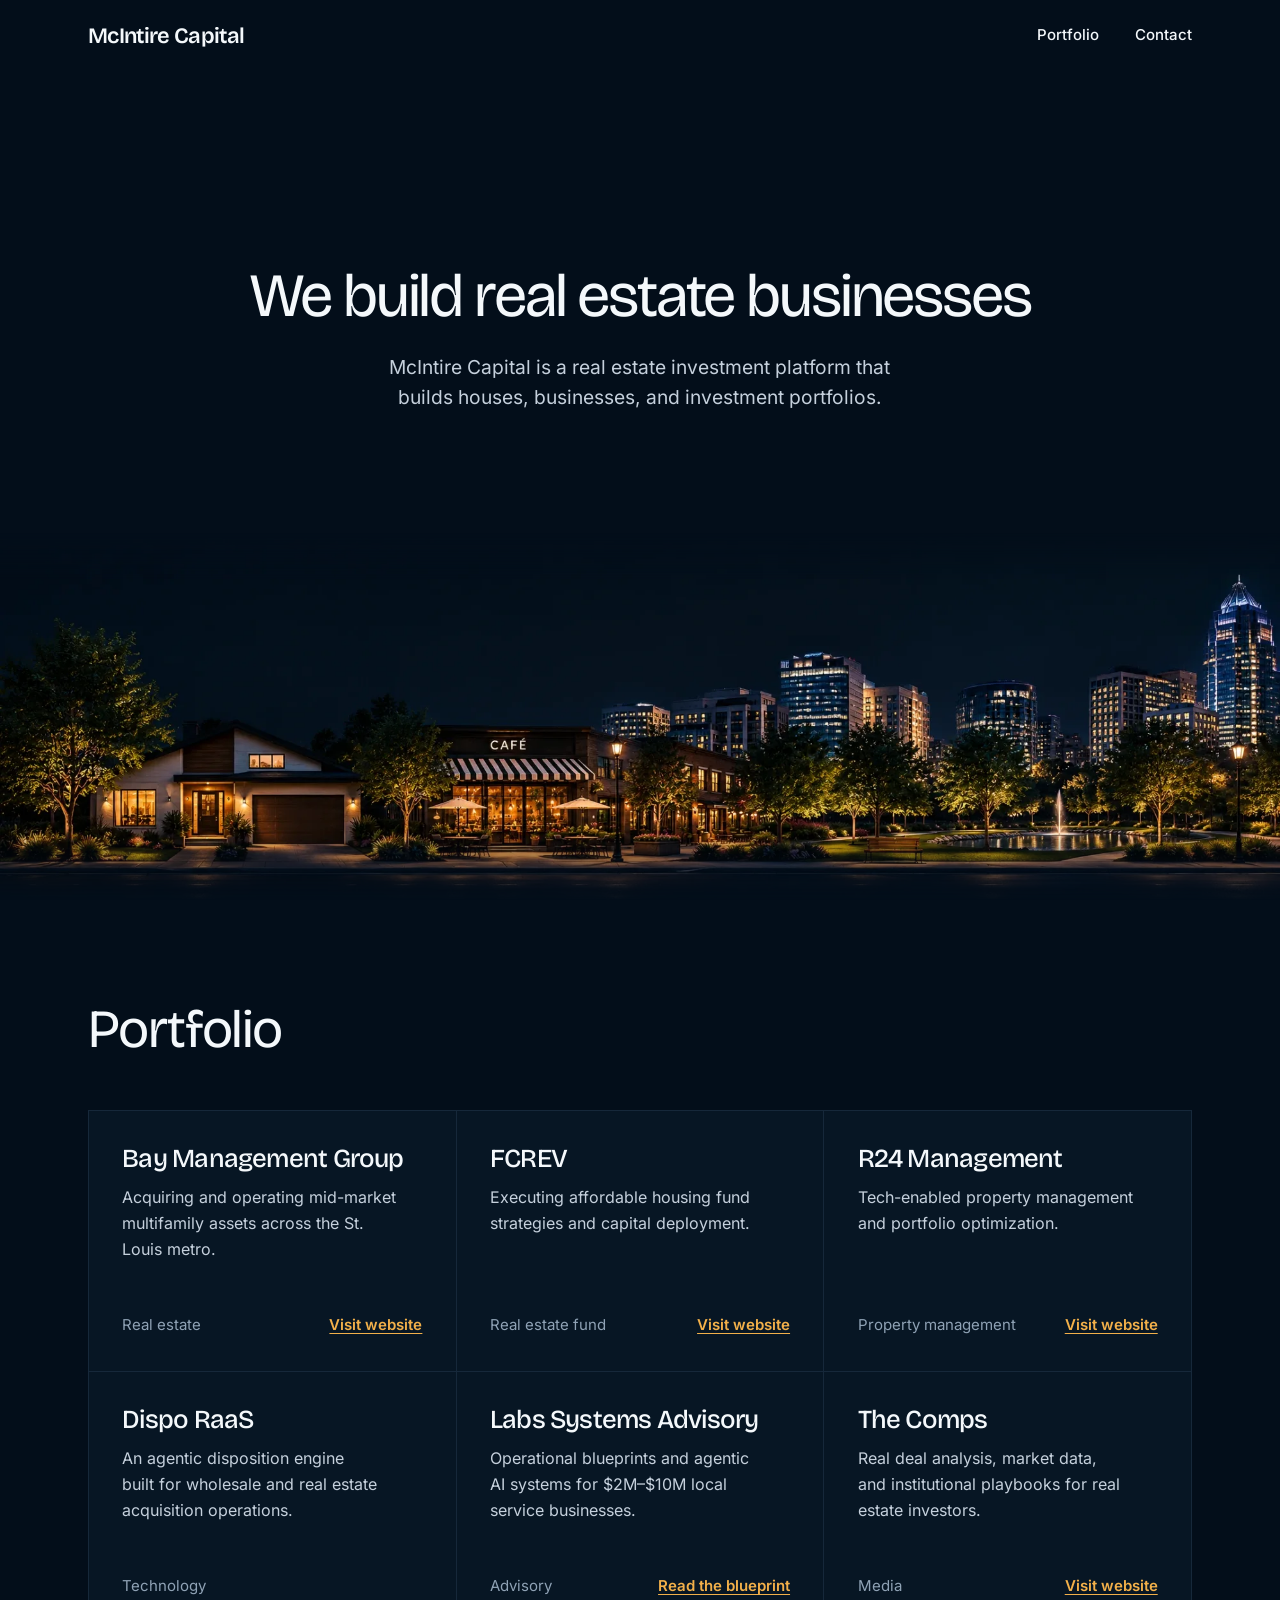
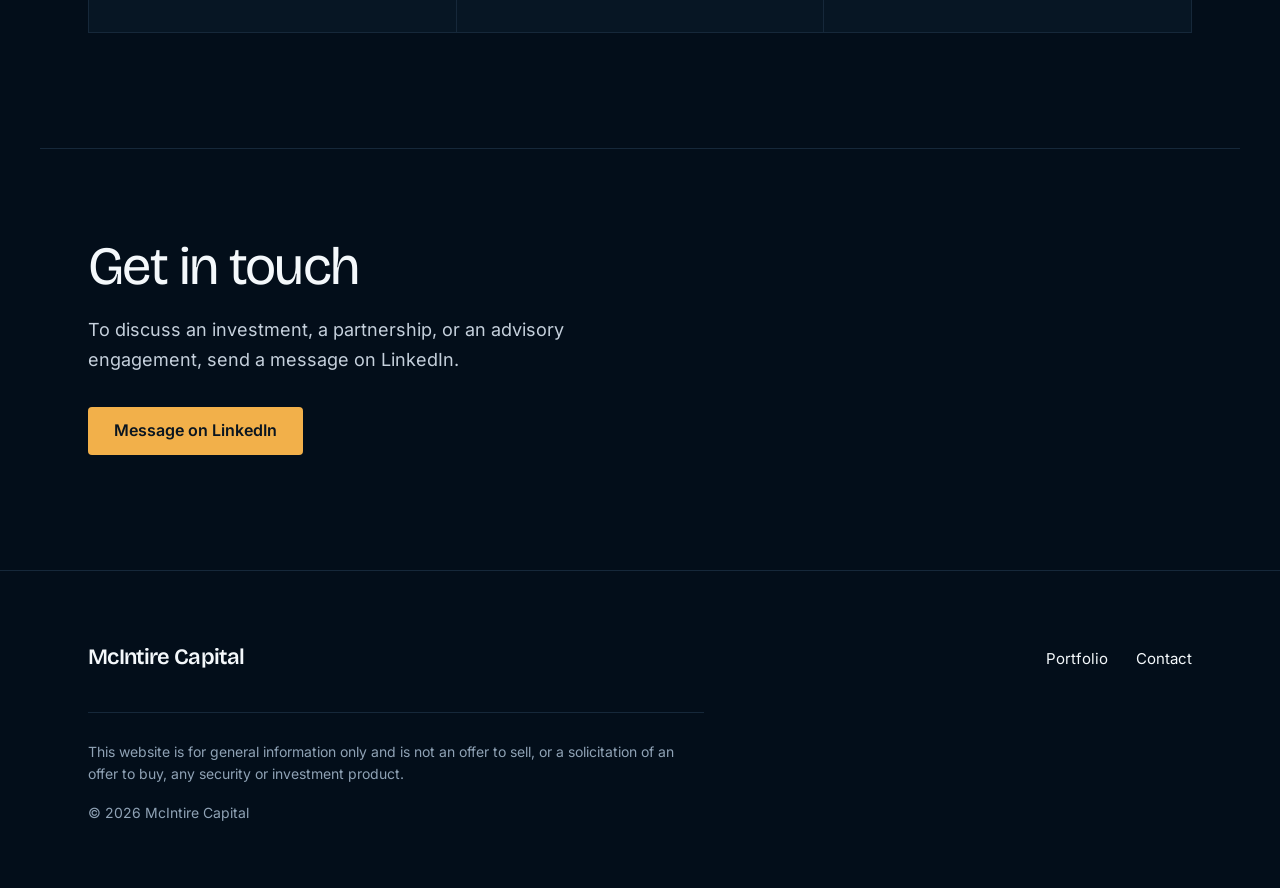
==== commit 23ec4684: "Bricolage Grotesque headings, smaller hero headline Co-Authored-By: Claude Sonnet 5 <noreply@anthrop" ====
--- a/index.html
+++ b/index.html
@@ -22,7 +22,7 @@
     if (location.hash) history.replaceState(null, "", location.pathname + location.search);
   </script>
 
-  <link rel="preload" href="assets/fonts/instrument-serif-latin-400-normal.woff2" as="font" type="font/woff2" crossorigin>
+  <link rel="preload" href="assets/fonts/bricolage-grotesque-latin-opsz-normal.woff2" as="font" type="font/woff2" crossorigin>
   <link rel="preload" href="assets/fonts/inter-latin-wght-normal.woff2" as="font" type="font/woff2" crossorigin>
   <link rel="stylesheet" href="assets/styles.css">
 
--- a/assets/styles.css
+++ b/assets/styles.css
@@ -6,15 +6,14 @@
    the page instead of on it. Warm amber, taken from the lit windows
    in the photo, is used only for interactive states.
 
-   Type: Instrument Serif for headings (tall, condensed, editorial) over
-   Inter for body text. Its serifs also keep the capital I in "McIntire"
-   from reading as a lowercase l.
+   Type: Bricolage Grotesque for headings (a grotesk with real character
+   that tightens as it gets larger) over Inter for body text.
    ------------------------------------------------------------------ */
 
 @font-face {
-  font-family: "Instrument Serif";
-  src: url("fonts/instrument-serif-latin-400-normal.woff2") format("woff2");
-  font-weight: 400;
+  font-family: "Bricolage Grotesque";
+  src: url("fonts/bricolage-grotesque-latin-opsz-normal.woff2") format("woff2");
+  font-weight: 200 800;
   font-style: normal;
   font-display: swap;
 }
@@ -39,7 +38,7 @@
   --amber-hover: #f7c374;
   --on-amber: #0a1520;
 
-  --display: "Instrument Serif", "Iowan Old Style", Georgia, serif;
+  --display: "Bricolage Grotesque", "Helvetica Neue", Arial, sans-serif;
   --sans: "Inter", "Helvetica Neue", Arial, sans-serif;
 
   --bar: 72px;
@@ -135,9 +134,9 @@
 h2 {
   font-family: var(--display);
   font-weight: 400;
-  font-size: clamp(2.75rem, 5.4vw, 4.5rem);
-  line-height: 1.02;
-  letter-spacing: -0.01em;
+  font-size: clamp(2.25rem, 4.2vw, 3.5rem);
+  line-height: 1.05;
+  letter-spacing: -0.03em;
   color: var(--white);
   text-wrap: balance;
 }
@@ -171,10 +170,10 @@
 
 .brand {
   font-family: var(--display);
-  font-size: 1.75rem;
-  font-weight: 400;
+  font-size: 1.375rem;
+  font-weight: 600;
   line-height: 1;
-  letter-spacing: -0.005em;
+  letter-spacing: -0.03em;
   color: var(--white);
   text-decoration: none;
   transition: opacity 150ms ease;
@@ -235,10 +234,10 @@
 .hero h1 {
   max-width: 14em;
   font-family: var(--display);
-  font-size: clamp(2.75rem, 7.2vw, 6.75rem);
+  font-size: clamp(2.25rem, 4.8vw, 4.5rem);
   font-weight: 400;
-  line-height: 1;
-  letter-spacing: -0.015em;
+  line-height: 1.04;
+  letter-spacing: -0.035em;
   color: var(--white);
   text-wrap: balance;
 }
@@ -289,10 +288,10 @@
 
 .cell h3 {
   font-family: var(--display);
-  font-size: 1.875rem;
-  font-weight: 400;
-  line-height: 1.1;
-  letter-spacing: -0.005em;
+  font-size: 1.625rem;
+  font-weight: 500;
+  line-height: 1.12;
+  letter-spacing: -0.03em;
   color: var(--white);
 }
 
@@ -389,8 +388,9 @@
 
 .foot-brand {
   font-family: var(--display);
-  font-size: 1.75rem;
-  font-weight: 400;
+  font-size: 1.375rem;
+  font-weight: 600;
+  letter-spacing: -0.03em;
   color: var(--white);
 }
 
@@ -457,5 +457,5 @@
 @media (max-width: 42rem) {
   .grid { grid-template-columns: 1fr; }
   .cell { min-height: 0; }
-  .brand { font-size: 1.5rem; }
-}
+  .brand { font-size: 1.25rem; }
+}
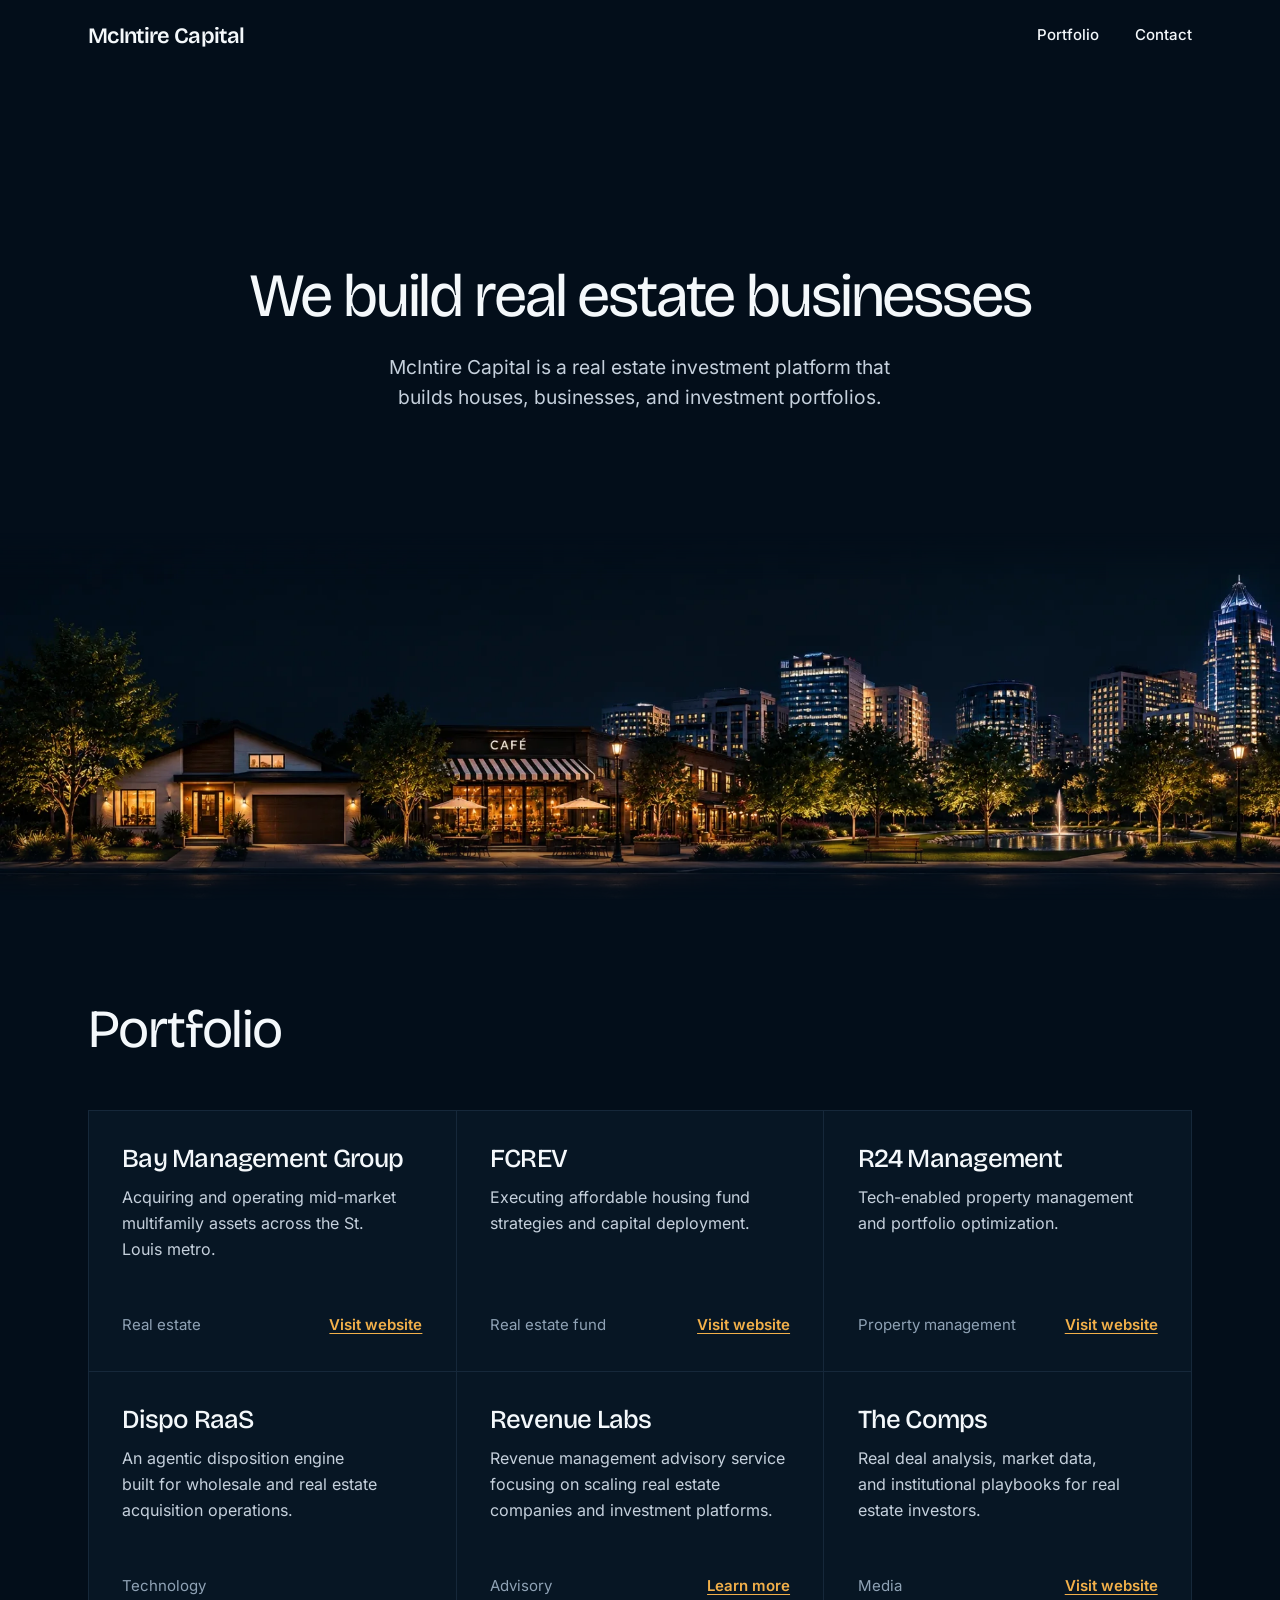
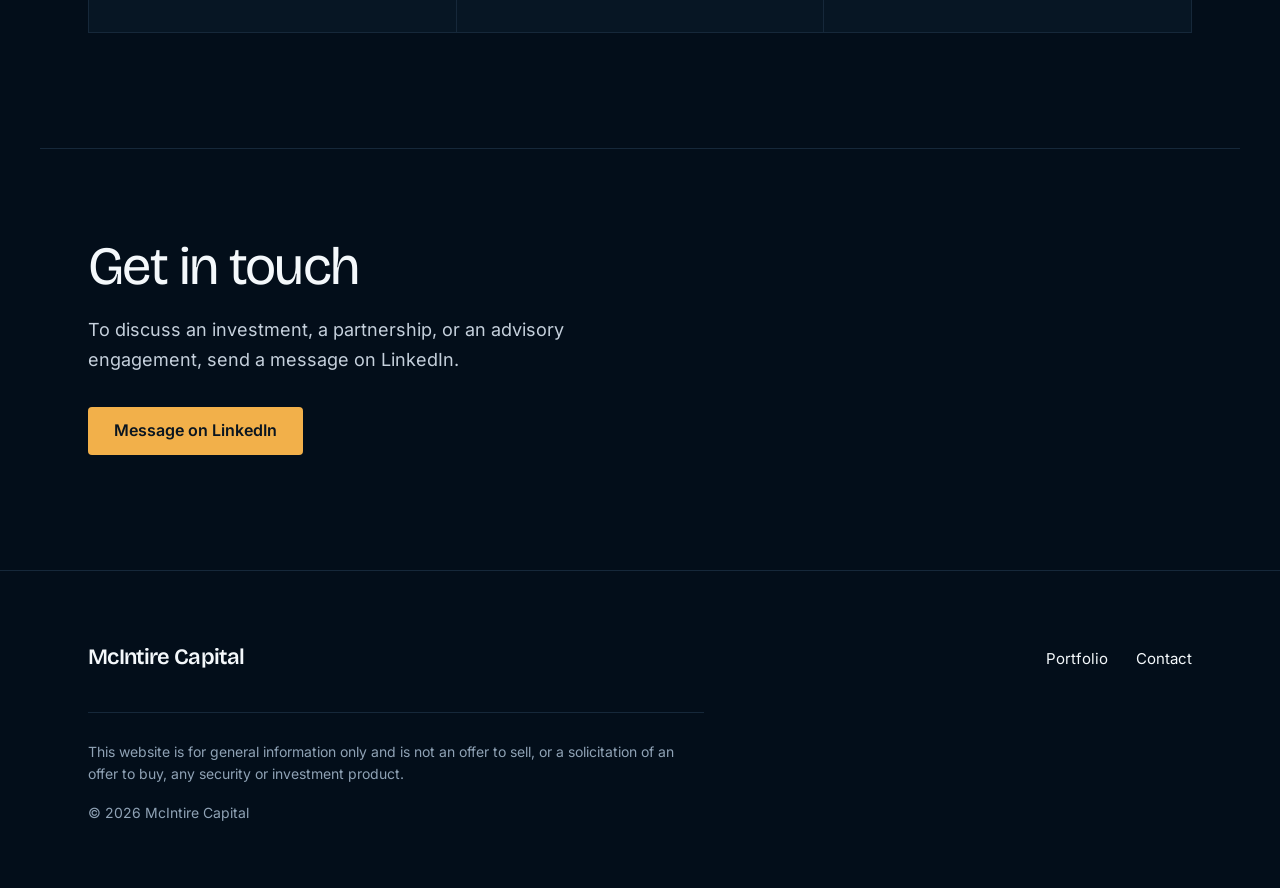
==== commit b90698ca: "Add /revenue sales funnel page and link Revenue Labs from the portfolio Headline, video slot, inline" ====
--- a/index.html
+++ b/index.html
@@ -105,11 +105,11 @@
         </li>
 
         <li class="cell">
-          <h3 translate="no">Labs Systems Advisory</h3>
-          <p>Operational blueprints and agentic AI systems for $2M&ndash;$10M local service businesses.</p>
+          <h3 translate="no">Revenue Labs</h3>
+          <p>Revenue management advisory service focusing on scaling real estate companies and investment platforms.</p>
           <div class="cell-foot">
             <span class="tag">Advisory</span>
-            <a class="cell-link" href="https://app.notion.com/p/The-Agentic-Operating-System-3df0aec2d38180eab57ad30764969fb4" target="_blank" rel="noopener">Read the blueprint<span class="sr"> for Labs Systems Advisory (opens in a new tab)</span></a>
+            <a class="cell-link" href="/revenue/">Learn more<span class="sr"> about Revenue Labs</span></a>
           </div>
         </li>
 
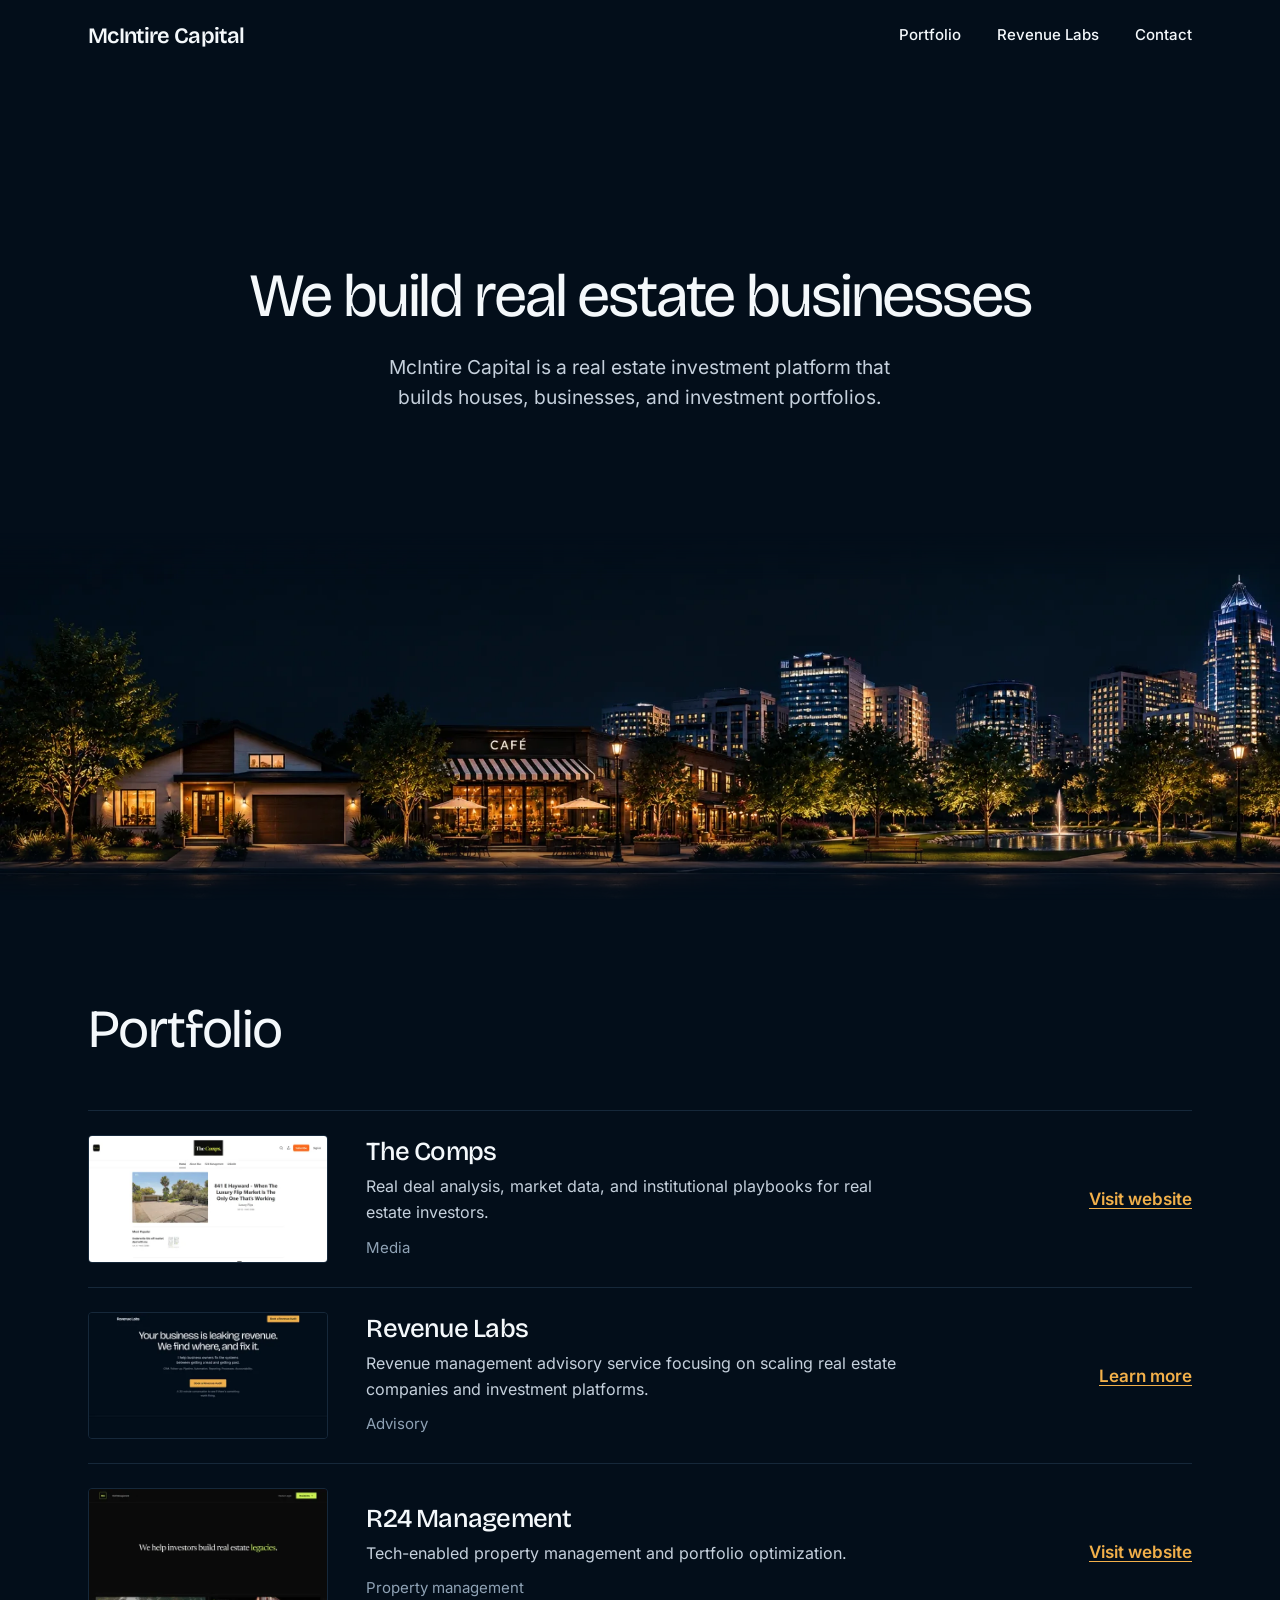
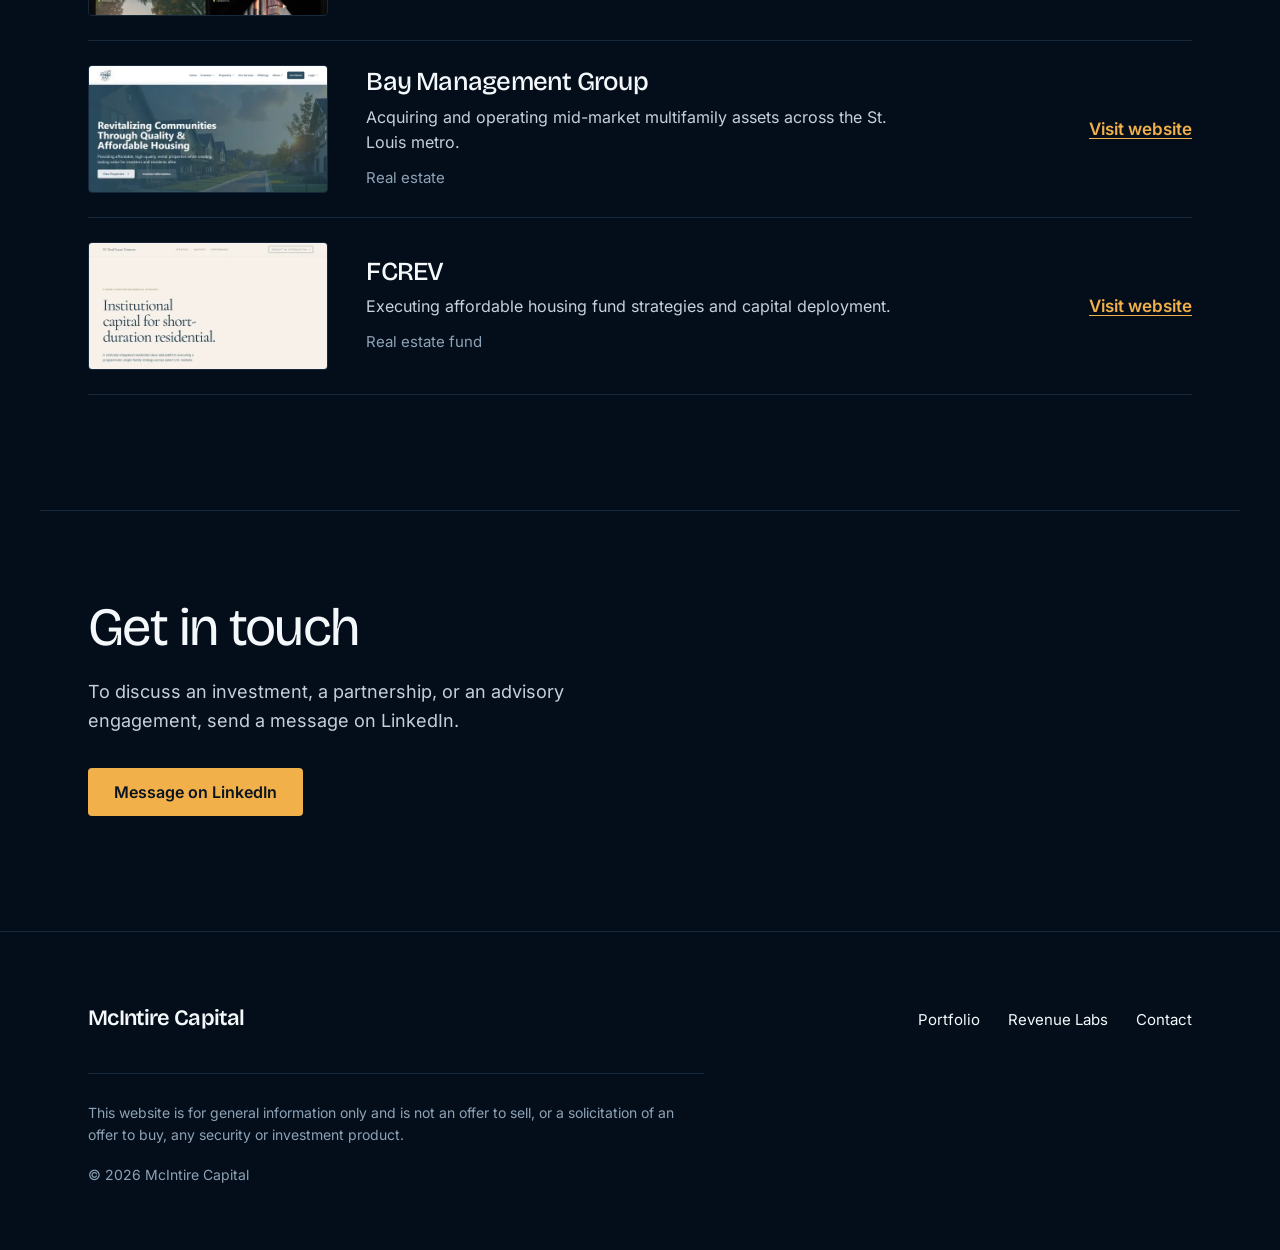
==== commit c6255beb: "Portfolio as rows with small screenshots; Comps, Revenue Labs, R24 first; drop Dispo RaaS; Revenue L" ====
--- a/index.html
+++ b/index.html
@@ -44,6 +44,7 @@
     <a class="brand" href="#top" translate="no">McIntire&nbsp;Capital</a>
     <nav class="bar-nav" aria-label="Primary">
       <a href="#portfolio">Portfolio</a>
+      <a href="/revenue/">Revenue Labs</a>
       <a href="#contact">Contact</a>
     </nav>
   </div>
@@ -67,59 +68,55 @@
     <div class="wrap">
       <h2 id="portfolio-t">Portfolio</h2>
 
-      <ul class="grid">
-        <li class="cell">
-          <h3 translate="no">Bay Management Group</h3>
-          <p>Acquiring and operating mid-market multifamily assets across the St. Louis metro.</p>
-          <div class="cell-foot">
-            <span class="tag">Real estate</span>
-            <a class="cell-link" href="https://baymg.com" target="_blank" rel="noopener">Visit website<span class="sr"> for Bay Management Group (opens in a new tab)</span></a>
+      <ul class="rows">
+        <li class="row">
+          <img class="row-shot" src="assets/img/shot-comps.webp" width="560" height="298" alt="" loading="lazy">
+          <div class="row-text">
+            <h3 translate="no">The Comps</h3>
+            <p>Real deal analysis, market data, and institutional playbooks for real estate investors.</p>
+            <span class="tag">Media</span>
           </div>
+          <a class="row-link" href="https://thecomps.co" target="_blank" rel="noopener">Visit website<span class="sr"> for The Comps (opens in a new tab)</span></a>
         </li>
 
-        <li class="cell">
-          <h3 translate="no">FCREV</h3>
-          <p>Executing affordable housing fund strategies and capital deployment.</p>
-          <div class="cell-foot">
-            <span class="tag">Real estate fund</span>
-            <a class="cell-link" href="https://fcrev.com" target="_blank" rel="noopener">Visit website<span class="sr"> for FCREV (opens in a new tab)</span></a>
+        <li class="row">
+          <img class="row-shot" src="assets/img/shot-revenue.webp" width="560" height="298" alt="" loading="lazy">
+          <div class="row-text">
+            <h3 translate="no">Revenue Labs</h3>
+            <p>Revenue management advisory service focusing on scaling real estate companies and investment platforms.</p>
+            <span class="tag">Advisory</span>
           </div>
+          <a class="row-link" href="/revenue/">Learn more<span class="sr"> about Revenue Labs</span></a>
         </li>
 
-        <li class="cell">
-          <h3 translate="no">R24 Management</h3>
-          <p>Tech-enabled property management and portfolio optimization.</p>
-          <div class="cell-foot">
+        <li class="row">
+          <img class="row-shot" src="assets/img/shot-r24.webp" width="560" height="298" alt="" loading="lazy">
+          <div class="row-text">
+            <h3 translate="no">R24 Management</h3>
+            <p>Tech-enabled property management and portfolio optimization.</p>
             <span class="tag">Property management</span>
-            <a class="cell-link" href="https://r24management.com" target="_blank" rel="noopener">Visit website<span class="sr"> for R24 Management (opens in a new tab)</span></a>
           </div>
+          <a class="row-link" href="https://r24management.com" target="_blank" rel="noopener">Visit website<span class="sr"> for R24 Management (opens in a new tab)</span></a>
         </li>
 
-        <li class="cell">
-          <!-- TODO: "Dispo RaaS" is a working name. Update it, and link it once it has a domain. -->
-          <h3 translate="no">Dispo RaaS</h3>
-          <p>An agentic disposition engine built for wholesale and real estate acquisition operations.</p>
-          <div class="cell-foot">
-            <span class="tag">Technology</span>
+        <li class="row">
+          <img class="row-shot" src="assets/img/shot-baymg.webp" width="560" height="298" alt="" loading="lazy">
+          <div class="row-text">
+            <h3 translate="no">Bay Management Group</h3>
+            <p>Acquiring and operating mid-market multifamily assets across the St. Louis metro.</p>
+            <span class="tag">Real estate</span>
           </div>
+          <a class="row-link" href="https://baymg.com" target="_blank" rel="noopener">Visit website<span class="sr"> for Bay Management Group (opens in a new tab)</span></a>
         </li>
 
-        <li class="cell">
-          <h3 translate="no">Revenue Labs</h3>
-          <p>Revenue management advisory service focusing on scaling real estate companies and investment platforms.</p>
-          <div class="cell-foot">
-            <span class="tag">Advisory</span>
-            <a class="cell-link" href="/revenue/">Learn more<span class="sr"> about Revenue Labs</span></a>
+        <li class="row">
+          <img class="row-shot" src="assets/img/shot-fcrev.webp" width="560" height="298" alt="" loading="lazy">
+          <div class="row-text">
+            <h3 translate="no">FCREV</h3>
+            <p>Executing affordable housing fund strategies and capital deployment.</p>
+            <span class="tag">Real estate fund</span>
           </div>
-        </li>
-
-        <li class="cell">
-          <h3 translate="no">The Comps</h3>
-          <p>Real deal analysis, market data, and institutional playbooks for real estate investors.</p>
-          <div class="cell-foot">
-            <span class="tag">Media</span>
-            <a class="cell-link" href="https://thecomps.co" target="_blank" rel="noopener">Visit website<span class="sr"> for The Comps (opens in a new tab)</span></a>
-          </div>
+          <a class="row-link" href="https://fcrev.com" target="_blank" rel="noopener">Visit website<span class="sr"> for FCREV (opens in a new tab)</span></a>
         </li>
       </ul>
     </div>
@@ -141,6 +138,7 @@
       <p class="foot-brand" translate="no">McIntire&nbsp;Capital</p>
       <nav class="foot-nav" aria-label="Footer">
         <a href="#portfolio">Portfolio</a>
+        <a href="/revenue/">Revenue Labs</a>
         <a href="#contact">Contact</a>
       </nav>
     </div>
--- a/assets/styles.css
+++ b/assets/styles.css
@@ -262,31 +262,39 @@
 }
 
 /* ---------------------------------------------------------------
-   Portfolio: one hairline grid, no cards, no shadows
+   Portfolio: one row per company, a small screenshot at the left
    --------------------------------------------------------------- */
 
 .portfolio { padding-block: clamp(64px, 8vw, 112px) clamp(72px, 9vw, 120px); }
 
-.grid {
+.rows {
+  margin-top: clamp(32px, 4vw, 56px);
+  border-top: 1px solid var(--line);
+}
+
+.row {
+  position: relative;
   display: grid;
-  grid-template-columns: repeat(3, minmax(0, 1fr));
-  gap: 1px;
-  margin-top: clamp(32px, 4vw, 56px);
-  background: var(--line);
+  grid-template-columns: 240px minmax(0, 1fr) auto;
+  align-items: center;
+  column-gap: clamp(20px, 3vw, 44px);
+  padding-block: 24px;
+  border-bottom: 1px solid var(--line);
+}
+
+.row-shot {
+  width: 100%;
+  height: auto;
+  aspect-ratio: 560 / 298;
+  transition: border-color 150ms ease;
+  object-fit: cover;
+  object-position: top;
+  background: var(--panel);
   border: 1px solid var(--line);
-}
-
-.cell {
-  position: relative;
-  display: flex;
-  flex-direction: column;
-  min-height: 260px;
-  padding: clamp(24px, 2.6vw, 36px);
-  background: var(--panel);
-  transition: background-color 150ms ease;
-}
-
-.cell h3 {
+  border-radius: 4px;
+}
+
+.row h3 {
   font-family: var(--display);
   font-size: 1.625rem;
   font-weight: 500;
@@ -295,44 +303,39 @@
   color: var(--white);
 }
 
-.cell p {
-  max-width: 30em;
-  margin-top: 12px;
+.row-text p {
+  max-width: 34em;
+  margin-top: 8px;
   font-size: 1rem;
   line-height: 1.6;
   color: var(--text);
 }
 
-.cell-foot {
-  display: flex;
-  flex-wrap: wrap;
-  align-items: baseline;
-  justify-content: space-between;
-  gap: 4px 16px;
-  margin-top: auto;
-  padding-top: 28px;
+.tag {
+  display: block;
+  margin-top: 10px;
   font-size: 0.9375rem;
-}
-
-.tag { color: var(--muted); }
-
-/* The whole cell is the click target; the visible link stays the accessible name */
-.cell-link {
+  color: var(--muted);
+}
+
+/* The whole row is the click target; the visible link stays the accessible name */
+.row-link {
   font-weight: 600;
+  white-space: nowrap;
   color: var(--amber);
   text-decoration: underline;
   text-decoration-thickness: 1px;
   text-underline-offset: 3px;
 }
 
-.cell-link::after {
+.row-link::after {
   content: "";
   position: absolute;
   inset: 0;
 }
 
-.cell-link:focus-visible { outline-offset: 0; }
-.cell:has(.cell-link:focus-visible) { outline: 2px solid var(--amber); outline-offset: -2px; }
+.row-link:focus-visible { outline-offset: 0; }
+.row:has(.row-link:focus-visible) { outline: 2px solid var(--amber); outline-offset: -2px; }
 
 /* ---------------------------------------------------------------
    Contact
@@ -440,8 +443,8 @@
 @media (hover: hover) and (pointer: fine) {
   .bar-nav a:hover::after { transform: scaleX(1); }
   .brand:hover { opacity: 0.75; }
-  .cell:has(.cell-link):hover { background: var(--panel-hover); }
-  .cell-link:hover { color: var(--amber-hover); }
+  .row:hover .row-shot { border-color: var(--muted); }
+  .row-link:hover { color: var(--amber-hover); }
   .btn:hover { background: var(--amber-hover); }
   .foot-nav a:hover { text-decoration: underline; text-underline-offset: 4px; }
 }
@@ -450,12 +453,16 @@
    Smaller screens
    --------------------------------------------------------------- */
 
-@media (max-width: 62rem) {
-  .grid { grid-template-columns: repeat(2, minmax(0, 1fr)); }
-}
-
-@media (max-width: 42rem) {
-  .grid { grid-template-columns: 1fr; }
-  .cell { min-height: 0; }
+@media (max-width: 52rem) {
+  .row { grid-template-columns: 160px minmax(0, 1fr); row-gap: 14px; }
+  .row-link { grid-column: 2; justify-self: start; }
+}
+
+@media (max-width: 36rem) {
+  .row { grid-template-columns: 1fr; }
+  .row-shot { max-width: 320px; }
+  .row-link { grid-column: 1; }
   .brand { font-size: 1.25rem; }
-}
+  .bar-nav { gap: 18px; }
+  .bar-nav a[href="#portfolio"] { display: none; }
+}
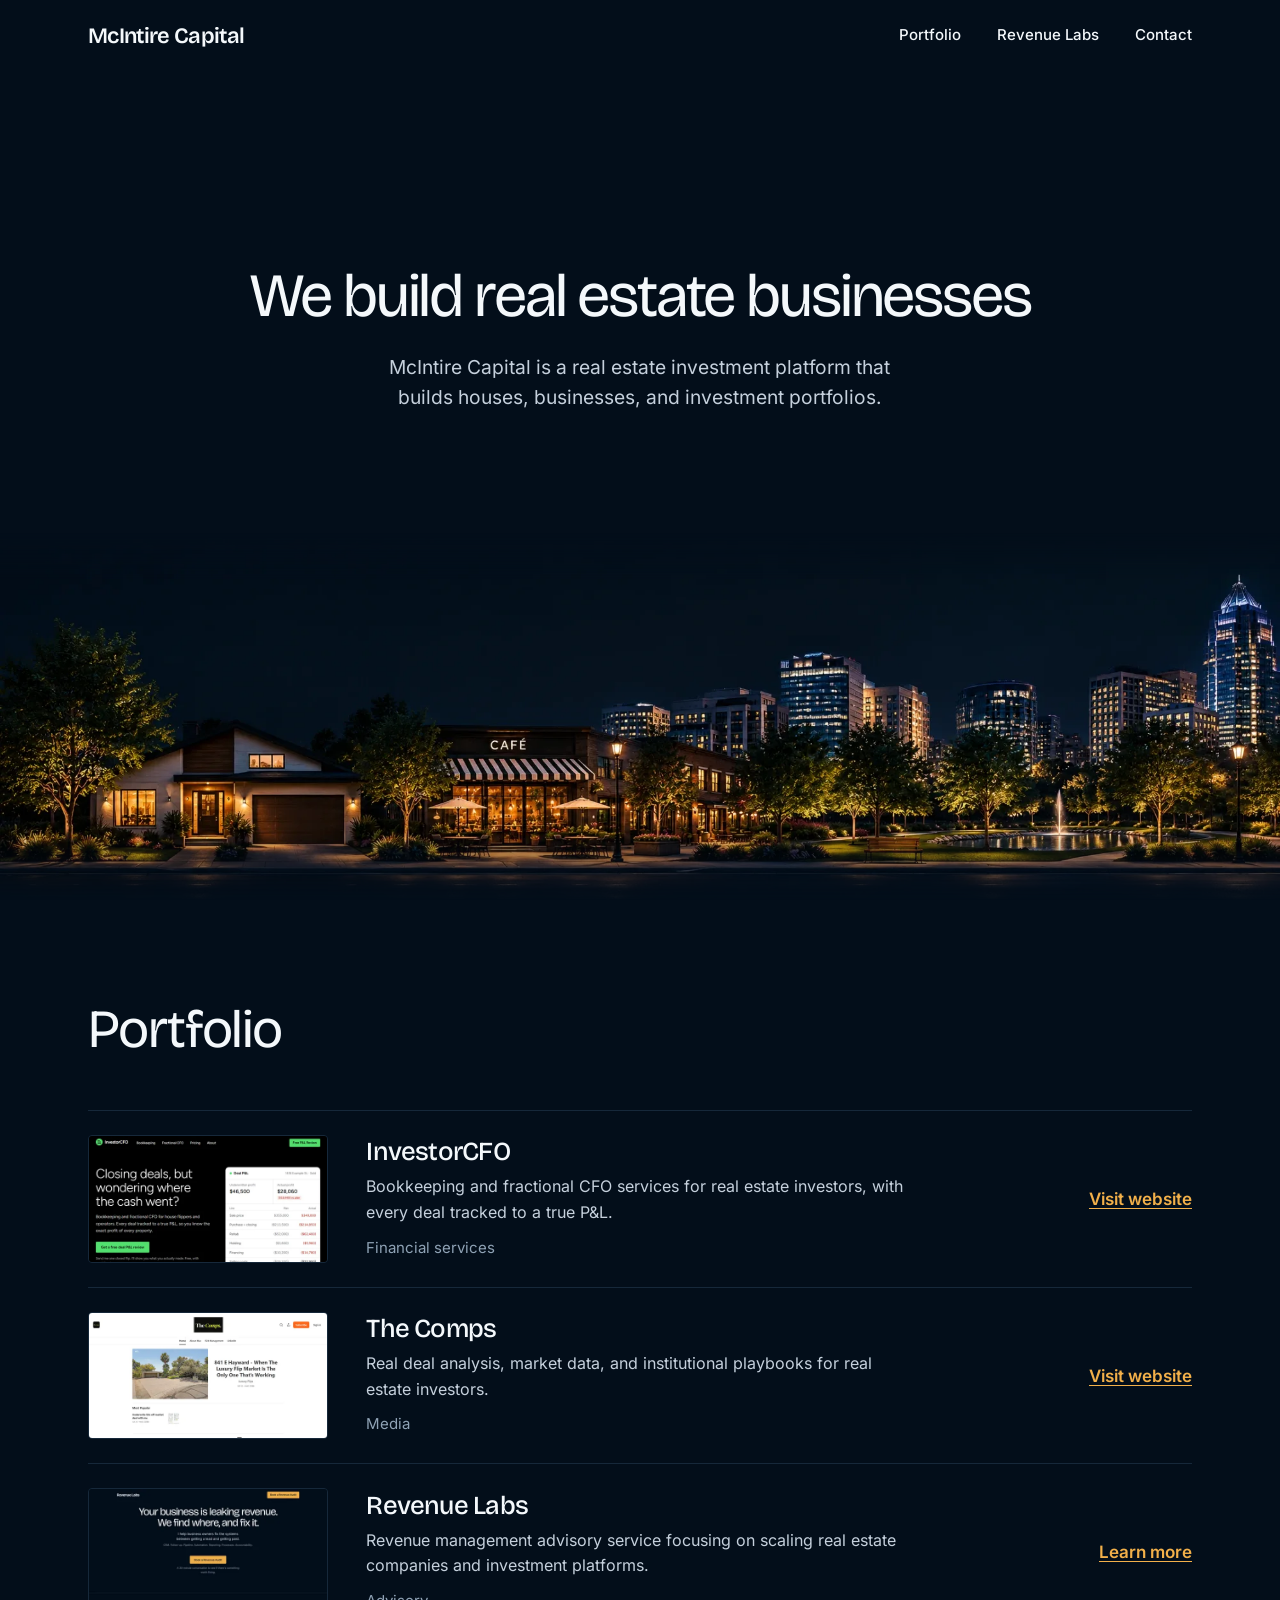
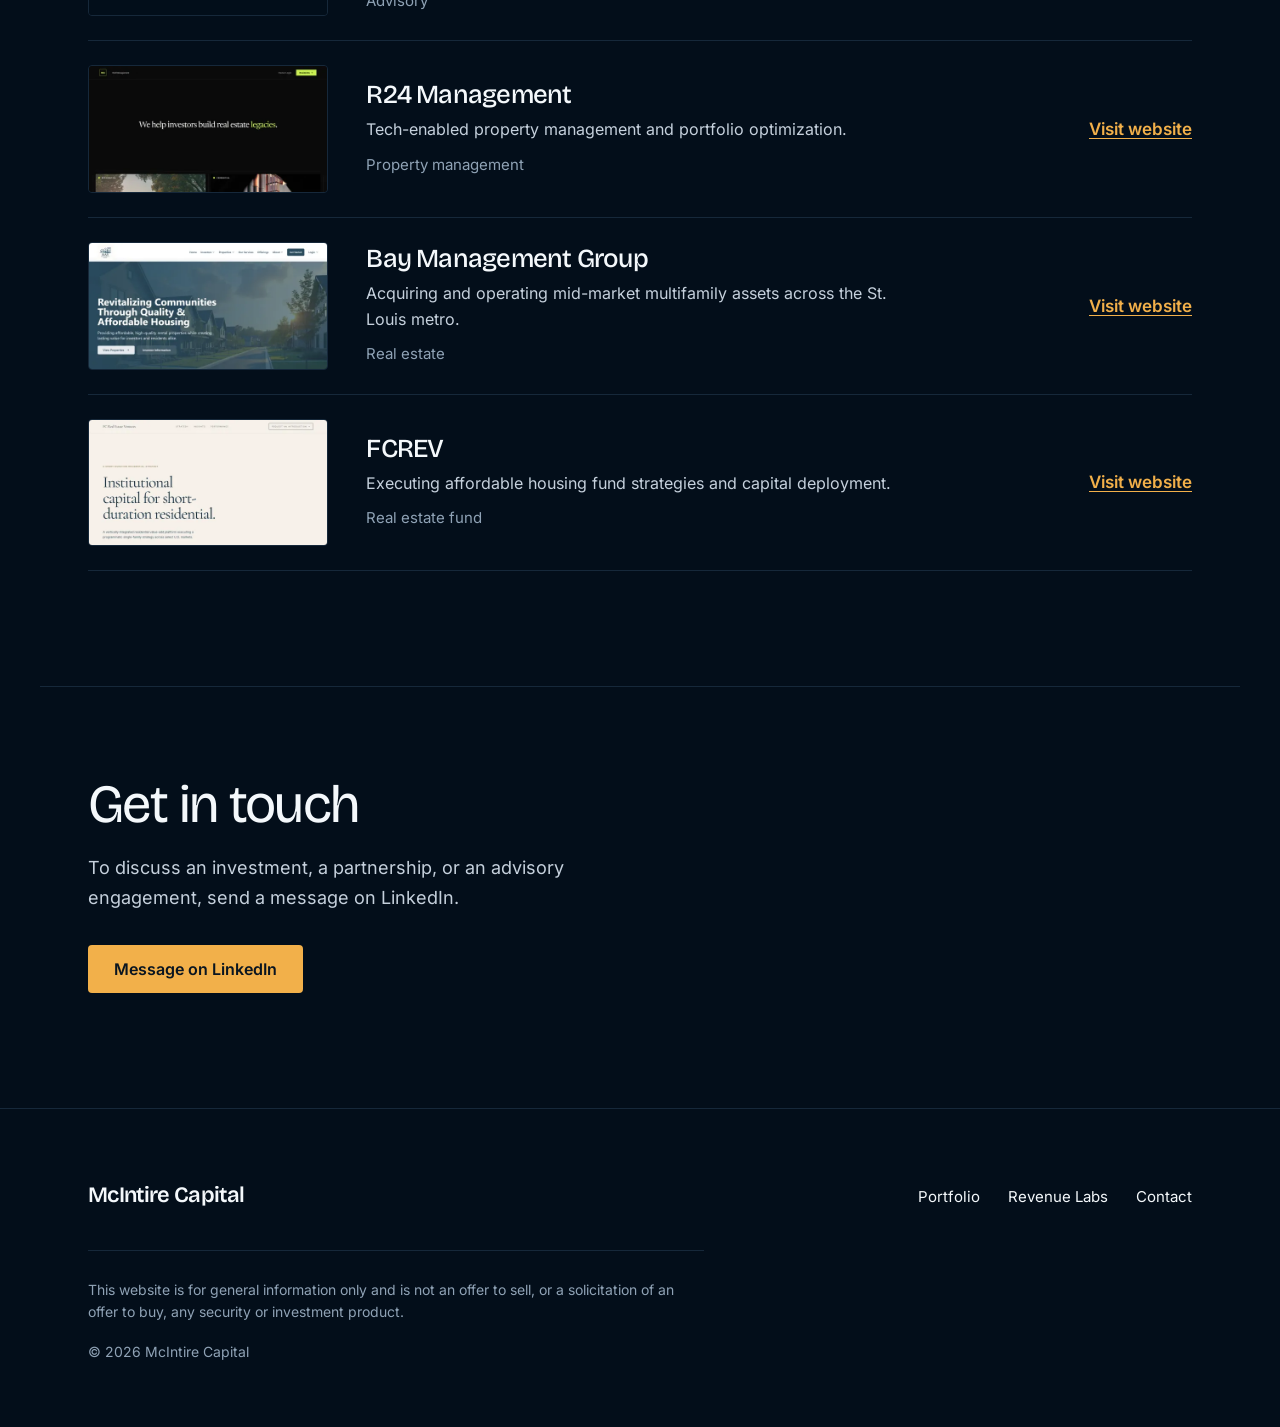
==== commit 165e05af: "Add InvestorCFO to the top of the portfolio Co-Authored-By: Claude Opus 5.5 <noreply@anthropic.com>" ====
--- a/index.html
+++ b/index.html
@@ -69,6 +69,16 @@
       <h2 id="portfolio-t">Portfolio</h2>
 
       <ul class="rows">
+        <li class="row">
+          <img class="row-shot" src="assets/img/shot-investorcfo.webp" width="560" height="298" alt="" loading="lazy">
+          <div class="row-text">
+            <h3 translate="no">InvestorCFO</h3>
+            <p>Bookkeeping and fractional CFO services for real estate investors, with every deal tracked to a true P&amp;L.</p>
+            <span class="tag">Financial services</span>
+          </div>
+          <a class="row-link" href="https://investorcfo.com" target="_blank" rel="noopener">Visit website<span class="sr"> for InvestorCFO (opens in a new tab)</span></a>
+        </li>
+
         <li class="row">
           <img class="row-shot" src="assets/img/shot-comps.webp" width="560" height="298" alt="" loading="lazy">
           <div class="row-text">
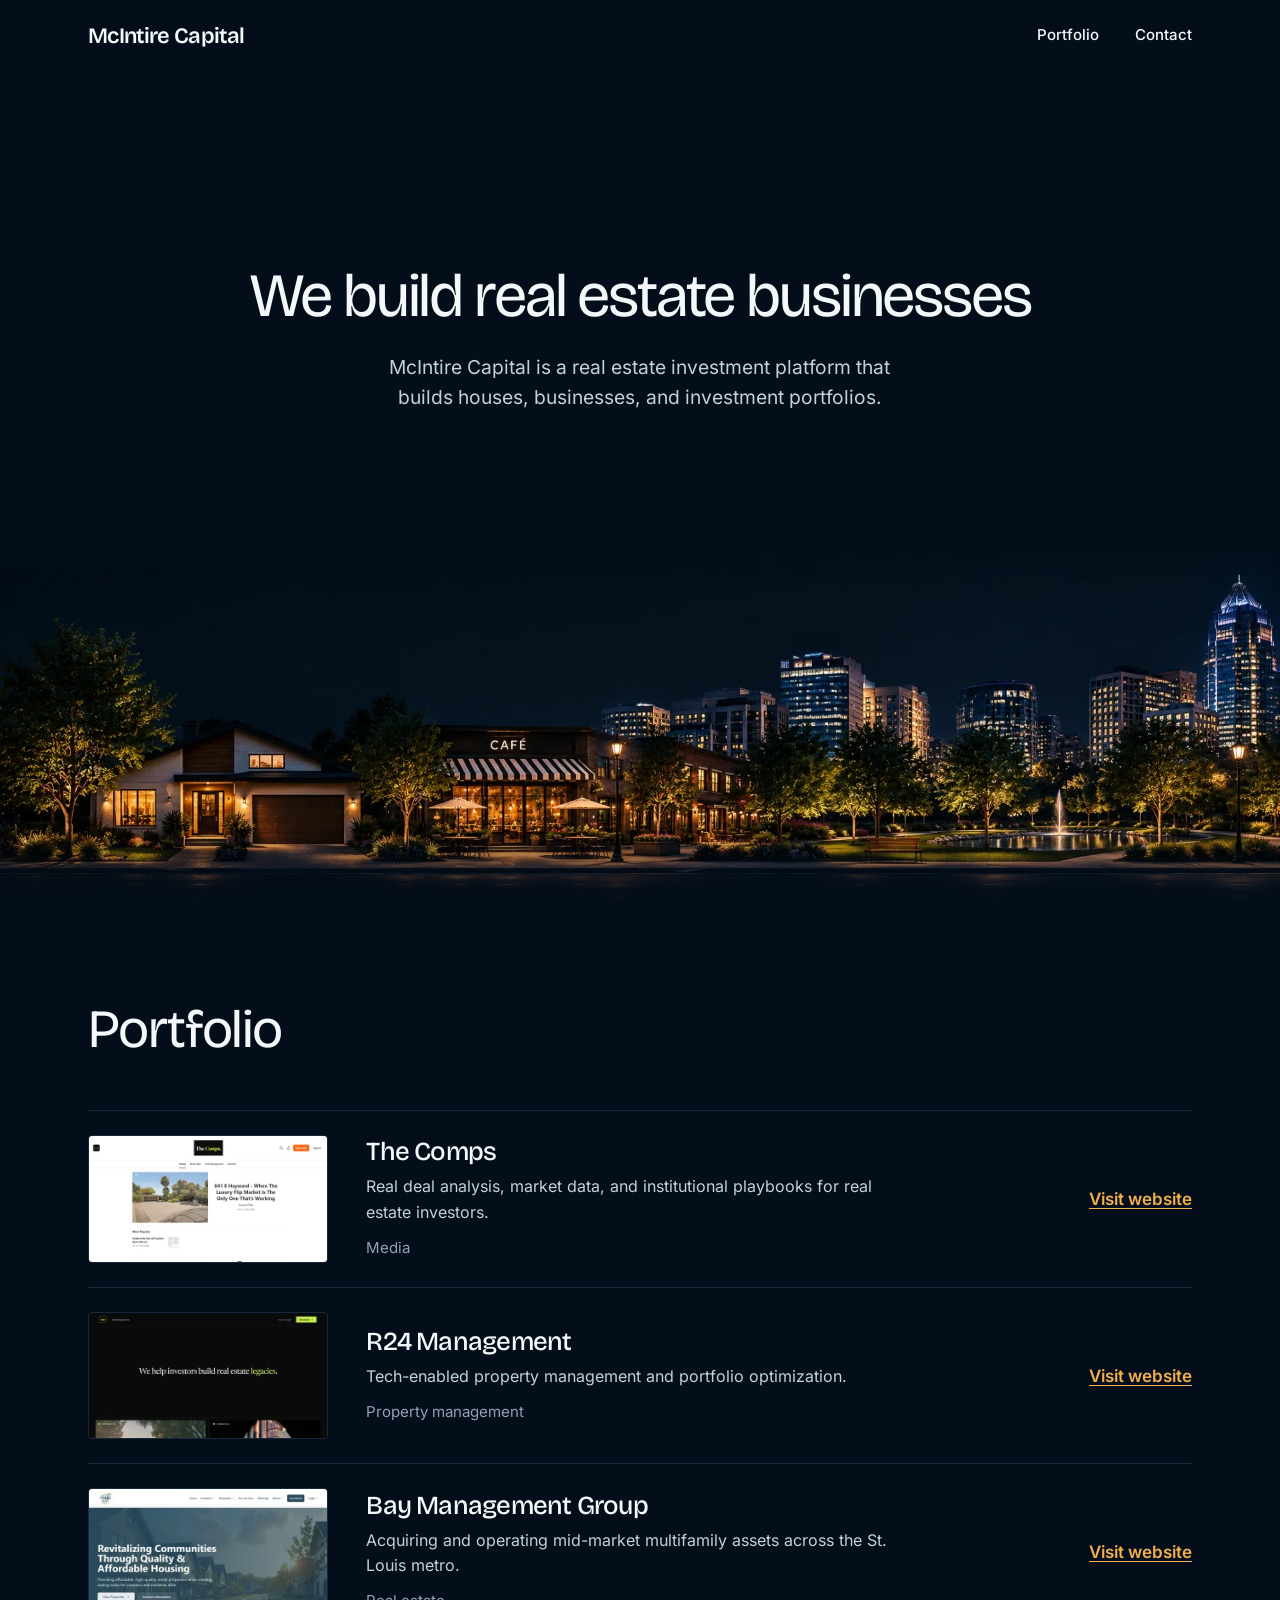
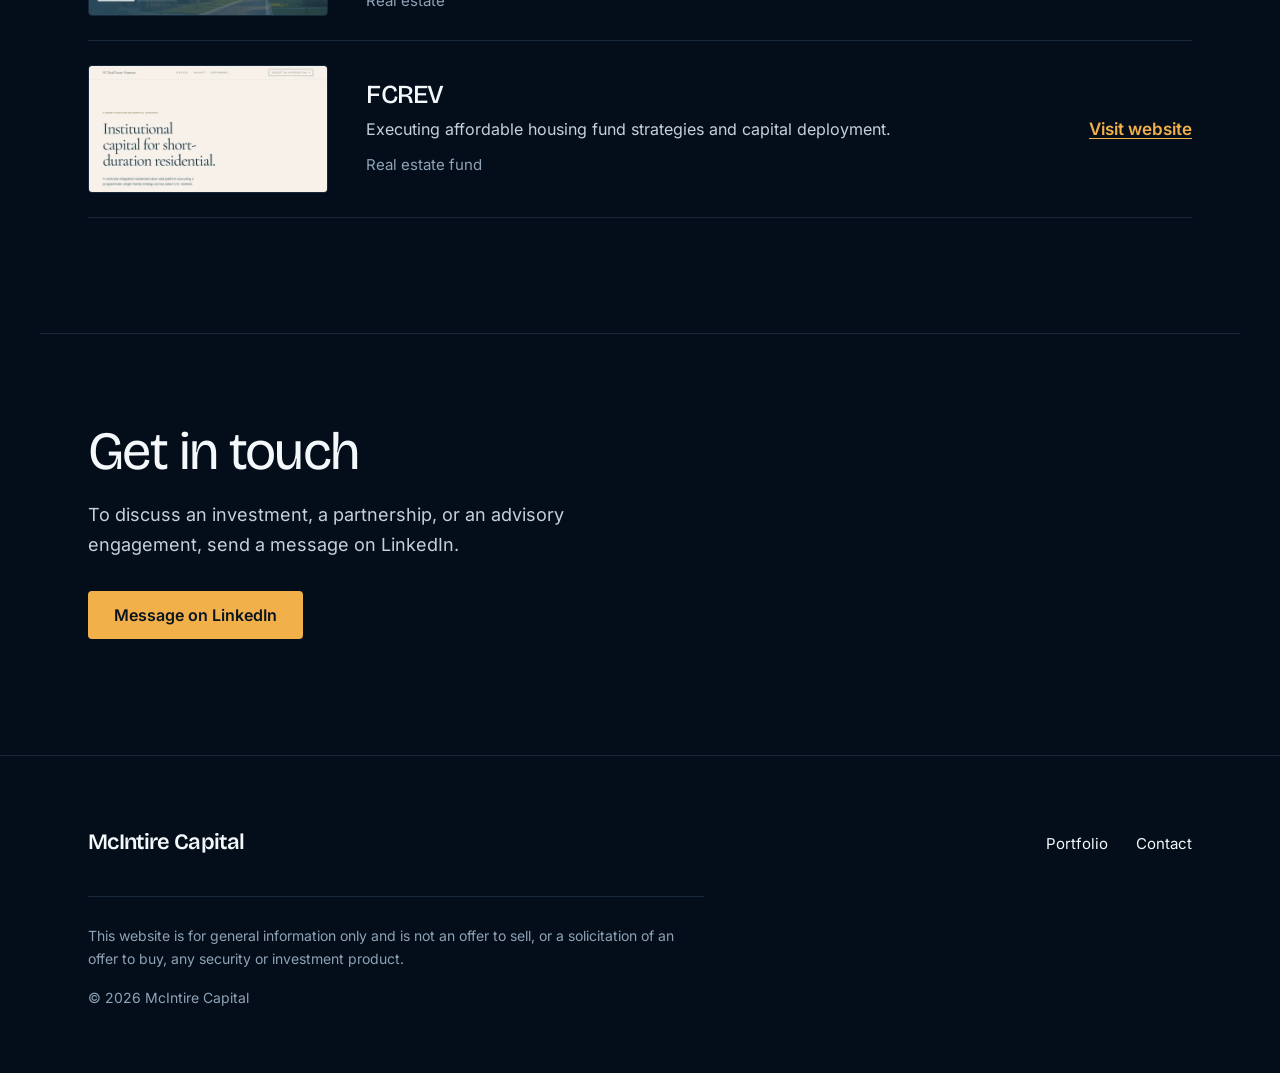
==== commit 3c207c13: "Remove InvestorCFO and Revenue Labs from portfolio and nav Co-Authored-By: Claude Opus 5.5 <noreply@" ====
--- a/index.html
+++ b/index.html
@@ -44,7 +44,6 @@
     <a class="brand" href="#top" translate="no">McIntire&nbsp;Capital</a>
     <nav class="bar-nav" aria-label="Primary">
       <a href="#portfolio">Portfolio</a>
-      <a href="/revenue/">Revenue Labs</a>
       <a href="#contact">Contact</a>
     </nav>
   </div>
@@ -70,16 +69,6 @@
 
       <ul class="rows">
         <li class="row">
-          <img class="row-shot" src="assets/img/shot-investorcfo.webp" width="560" height="298" alt="" loading="lazy">
-          <div class="row-text">
-            <h3 translate="no">InvestorCFO</h3>
-            <p>Bookkeeping and fractional CFO services for real estate investors, with every deal tracked to a true P&amp;L.</p>
-            <span class="tag">Financial services</span>
-          </div>
-          <a class="row-link" href="https://investorcfo.com" target="_blank" rel="noopener">Visit website<span class="sr"> for InvestorCFO (opens in a new tab)</span></a>
-        </li>
-
-        <li class="row">
           <img class="row-shot" src="assets/img/shot-comps.webp" width="560" height="298" alt="" loading="lazy">
           <div class="row-text">
             <h3 translate="no">The Comps</h3>
@@ -87,16 +76,6 @@
             <span class="tag">Media</span>
           </div>
           <a class="row-link" href="https://thecomps.co" target="_blank" rel="noopener">Visit website<span class="sr"> for The Comps (opens in a new tab)</span></a>
-        </li>
-
-        <li class="row">
-          <img class="row-shot" src="assets/img/shot-revenue.webp" width="560" height="298" alt="" loading="lazy">
-          <div class="row-text">
-            <h3 translate="no">Revenue Labs</h3>
-            <p>Revenue management advisory service focusing on scaling real estate companies and investment platforms.</p>
-            <span class="tag">Advisory</span>
-          </div>
-          <a class="row-link" href="/revenue/">Learn more<span class="sr"> about Revenue Labs</span></a>
         </li>
 
         <li class="row">
@@ -148,7 +127,6 @@
       <p class="foot-brand" translate="no">McIntire&nbsp;Capital</p>
       <nav class="foot-nav" aria-label="Footer">
         <a href="#portfolio">Portfolio</a>
-        <a href="/revenue/">Revenue Labs</a>
         <a href="#contact">Contact</a>
       </nav>
     </div>
